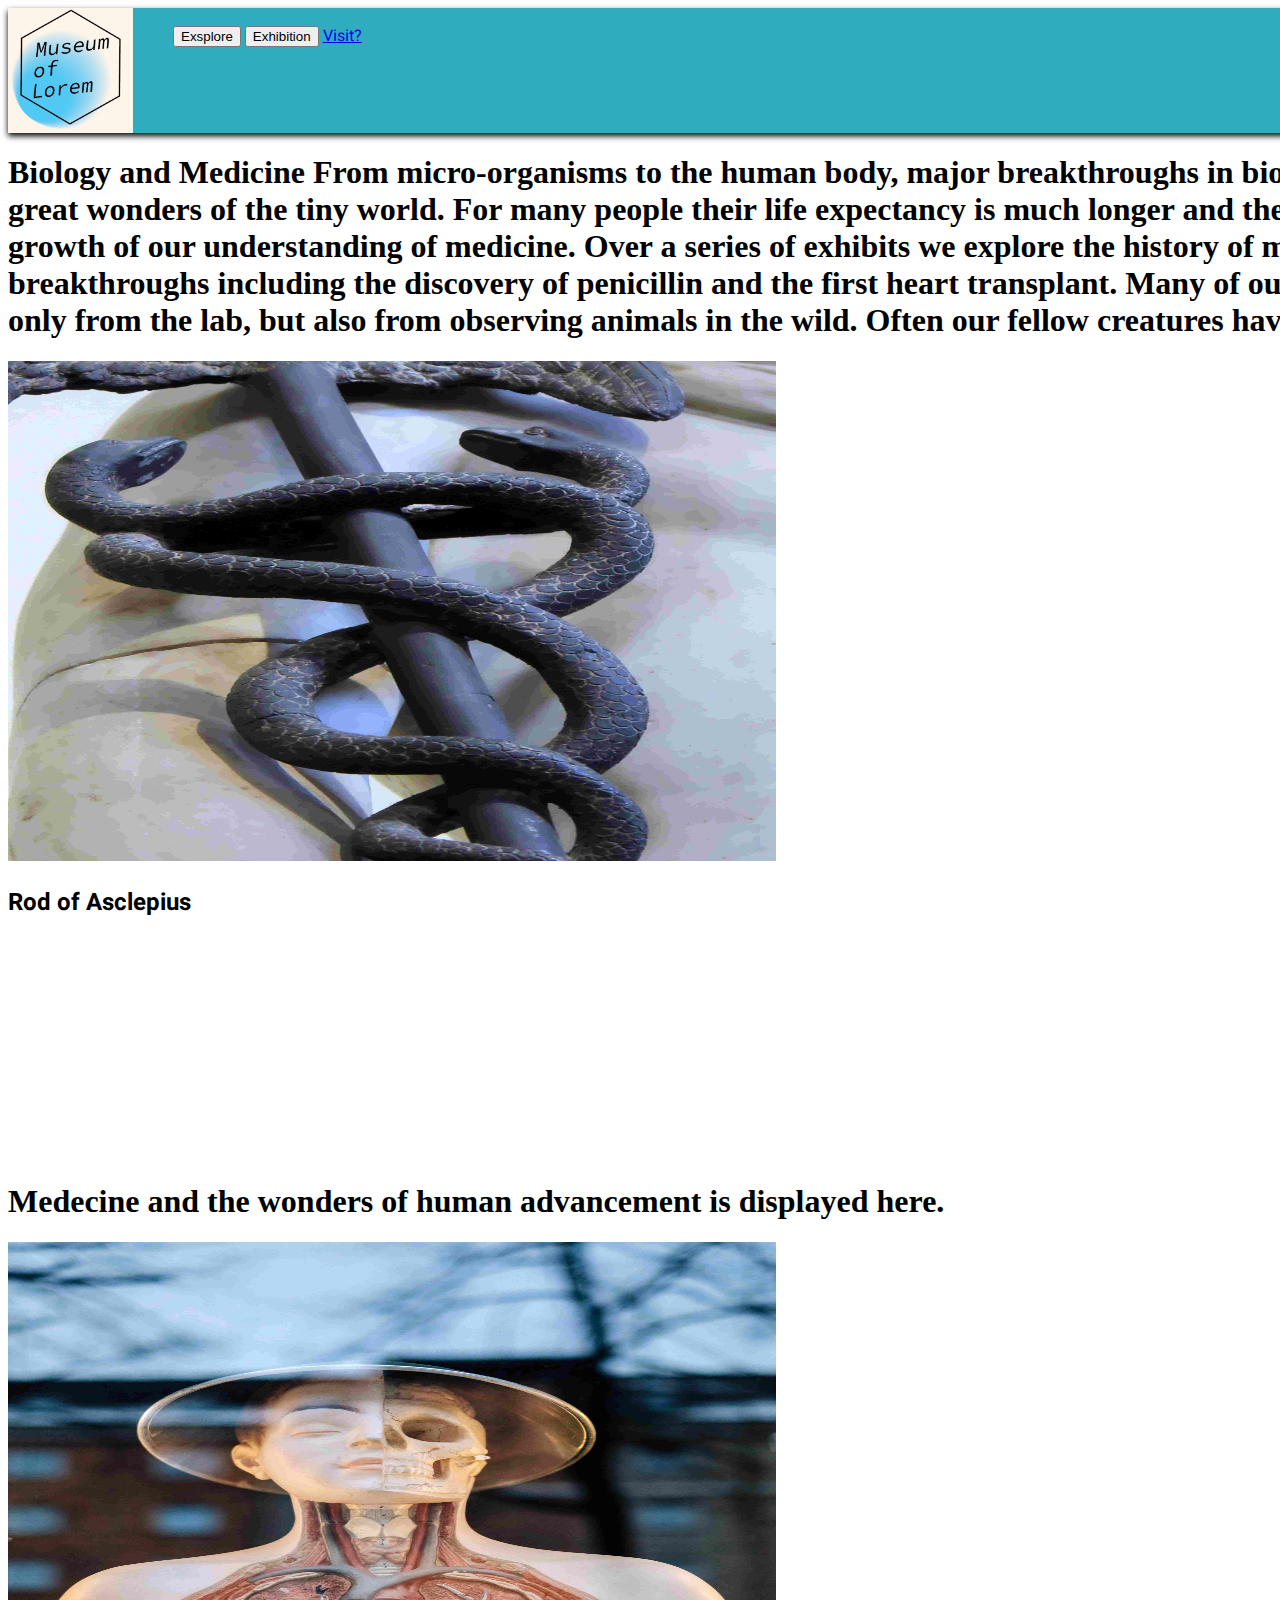
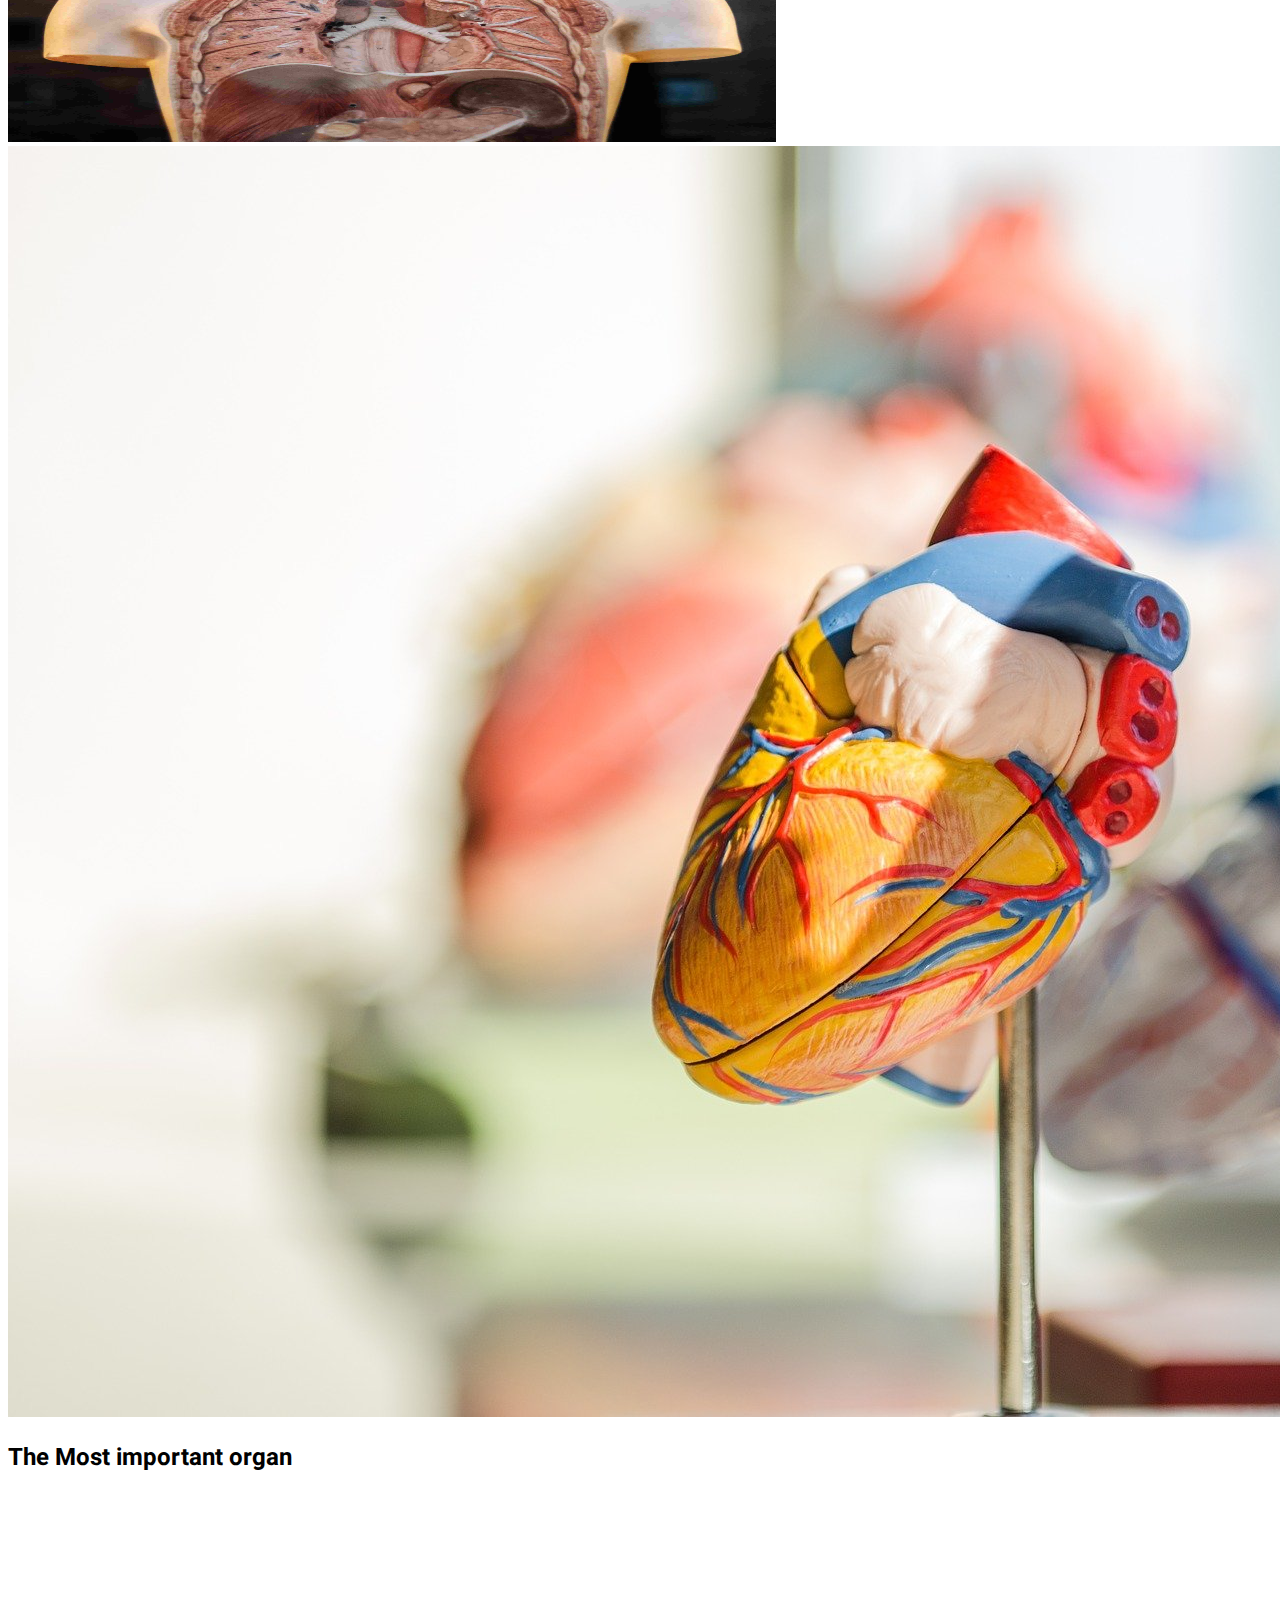
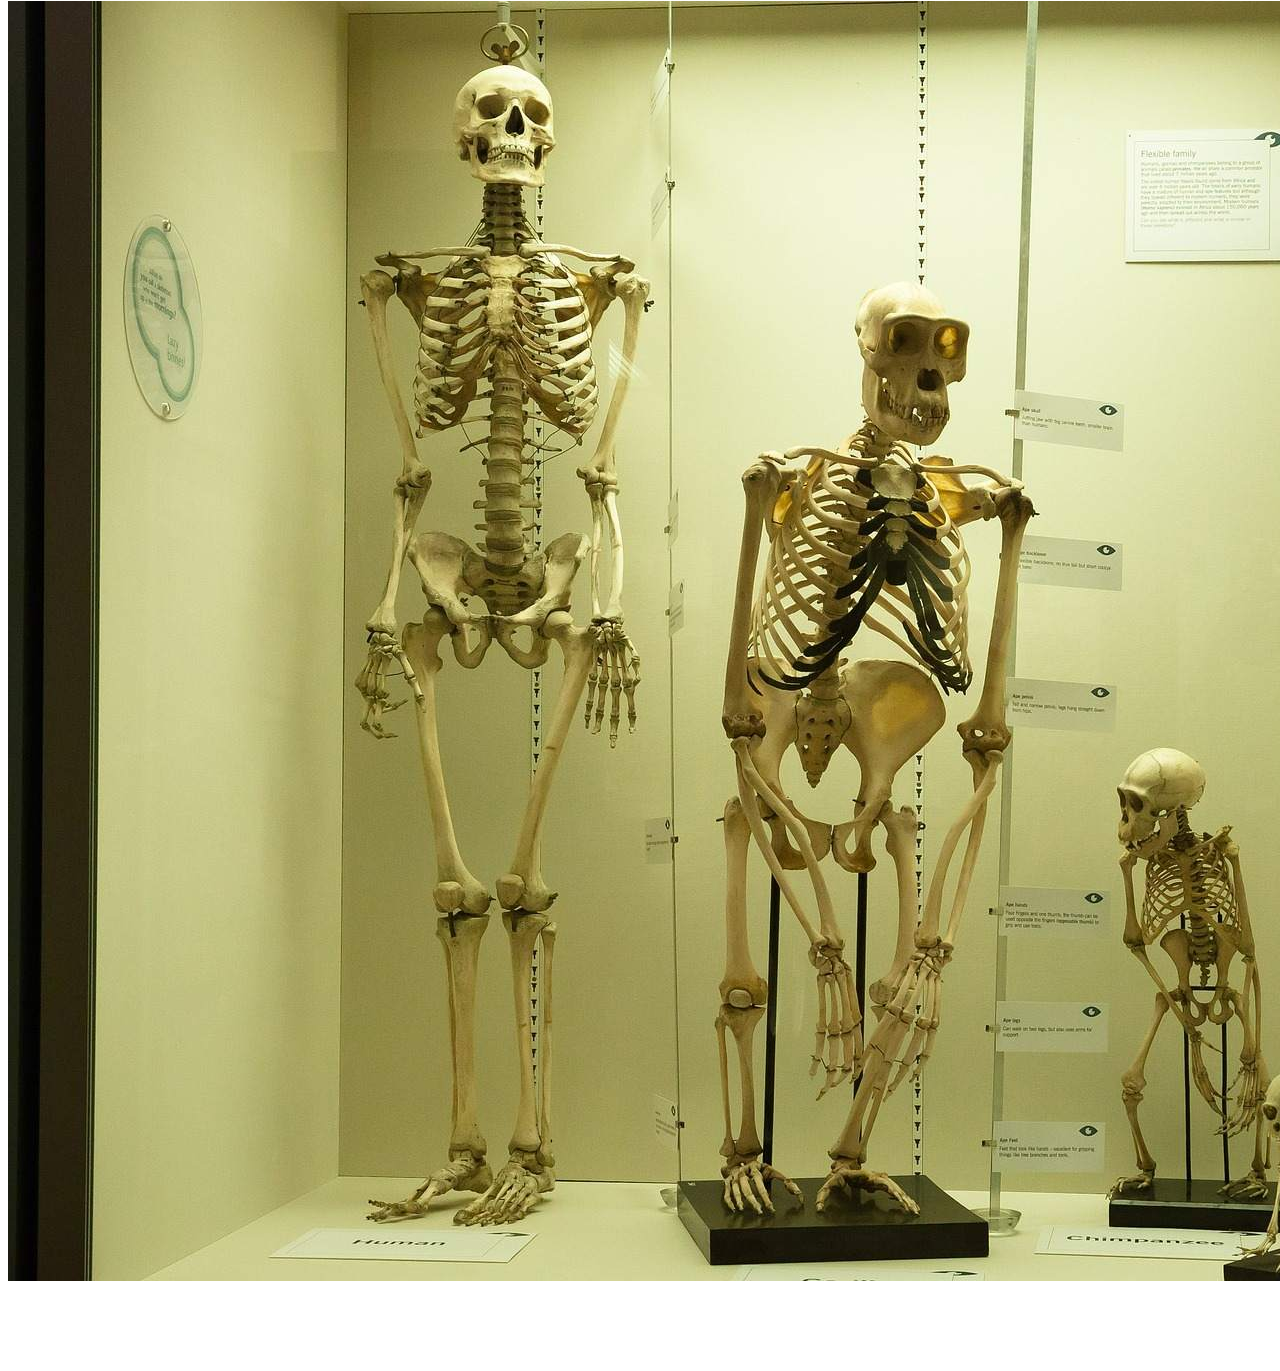
==== bio-meds.html @ 0f6a39bc "edited all pages" ====
<!DOCTYPE html>
<html lang="en">
  <head>
    <title>Museum of Ipsum</title>
    <meta charset="UTF-8" />
    <meta name="author" content="Dennis-Hass" />
    <meta name="description" content="Community Science Museum" />
    <meta name="viewport" content="width=device-width, initial-scale=1.0" />
    <link href="css/meds.css" rel="stylesheet" />
    <link rel="preconnect" href="https://fonts.gstatic.com" />
    <link
      href="https://fonts.googleapis.com/css2?family=Heebo&family=Nunito&display=swap"
      rel="stylesheet"
    />
  </head>
  <body class="grid-meds">
    <header>
      <a href="index.html"
        ><img class="logo" src="/images/logo museum.png" alt="logo"
      /></a>
      <nav>
        <ul>
          <div class="dropdown">
            <button class="dropbutton">Exsplore</button>
            <div class="dropdown-items">
              <a href="kids.html">For Kids</a>
              <a href="to-do.html">Parents</a>
              <a href="researcher.html">Researcher</a>
            </div>
          </div>
          <div class="dropdown">
            <button class="dropbutton">Exhibition</button>
            <div class="dropdown-items">
              <a href="cosmology.html">Cosmology</a>
              <a href="evolution.html">Evolution</a>
              <a href="bio-meds.html">Bio and Medecine</a>
              <a href="robots.html">Robots and AI</a>
              <a href="ecology.html">Ecology</a>
            </div>
          </div>
          <a href="hours-oph.html">Visit?</a>
        </ul>
      </nav>
    </header>
    <main>
      <h1>
        Biology and Medicine From micro-organisms to the human body, major
        breakthroughs in biology are offering us unique insights into the great
        wonders of the tiny world. For many people their life expectancy is much
        longer and their quality of life much improved, thanks to the growth of
        our understanding of medicine. Over a series of exhibits we explore the
        history of medicine and take a look at some major breakthroughs
        including the discovery of penicillin and the first heart transplant.
        Many of our great medicinal discoveries have come not only from the lab,
        but also from observing animals in the wild. Often our fellow creatures
        have beat us to it.
      </h1>
      <section>
        <img
          class="medecine-img"
          src="/images/anne-nygard-84Tjs0Epi8s-unsplash(1).jpg"
          alt="the symbol of medecine"
        />
        <h2>Rod of Asclepius</h2>
        <p>
          In Greek mythology, the Rod of Asclepius (Greek: Ράβδος του Ασκληπιού,
          Rábdos tou Asklipioú, sometimes also spelled Asklepios), also known as
          the Staff of Aesculapius and as the asklepian is a serpent-entwined
          rod wielded by the Greek god Asclepius, a deity associated with
          healing and medicine. The symbol has continued to be used in modern
          times, where it is associated with medicine and health care, yet
          frequently confused with the staff of the god Hermes, the caduceus.
          Theories have been proposed about the Greek origin of the symbol and
          its implications.<br />
        </p>
      </section>
      <h1>Medecine and the wonders of human advancement is displayed here.</h1>
      <a href="human.design.html"
        ><img
          class="medecine-img"
          src="/images/samuel-zeller-113381.jpg"
          alt=" the body in full view"
      /></a>
      <section>
        <img
          src="/images/heart-2607178_1920.jpg"
          alt="the wonders of the human heart"
        />
        <h2>The Most important organ</h2>
        <p>
          the heart is the engine of the body that makes all the blod in our
          system travel around in your body. Check out the detailed sientific
          wonders of the heart
        </p>
      </section>
      <img
        src="/images/skeleton-414543_1920.jpg"
        alt="the differents skeletons of nature"
      />
      <p>here you can see what the human body looks like</p>
    </main>
  </body>
</html>
---- css/meds.css ----
@import "style.css";

.grid-meds {
  display: grid;
  grid-template-columns: auto;
  grid-template-rows: auto;
  grid-template-areas:
    "header header header header"
    ". . intro ."
    "main main main main"
    "footer footer footer footer";
}

.medecine-img {
  height: 500px;
  width: 40%;
  grid-area: intro;
  background-color: #ff00004f;
}
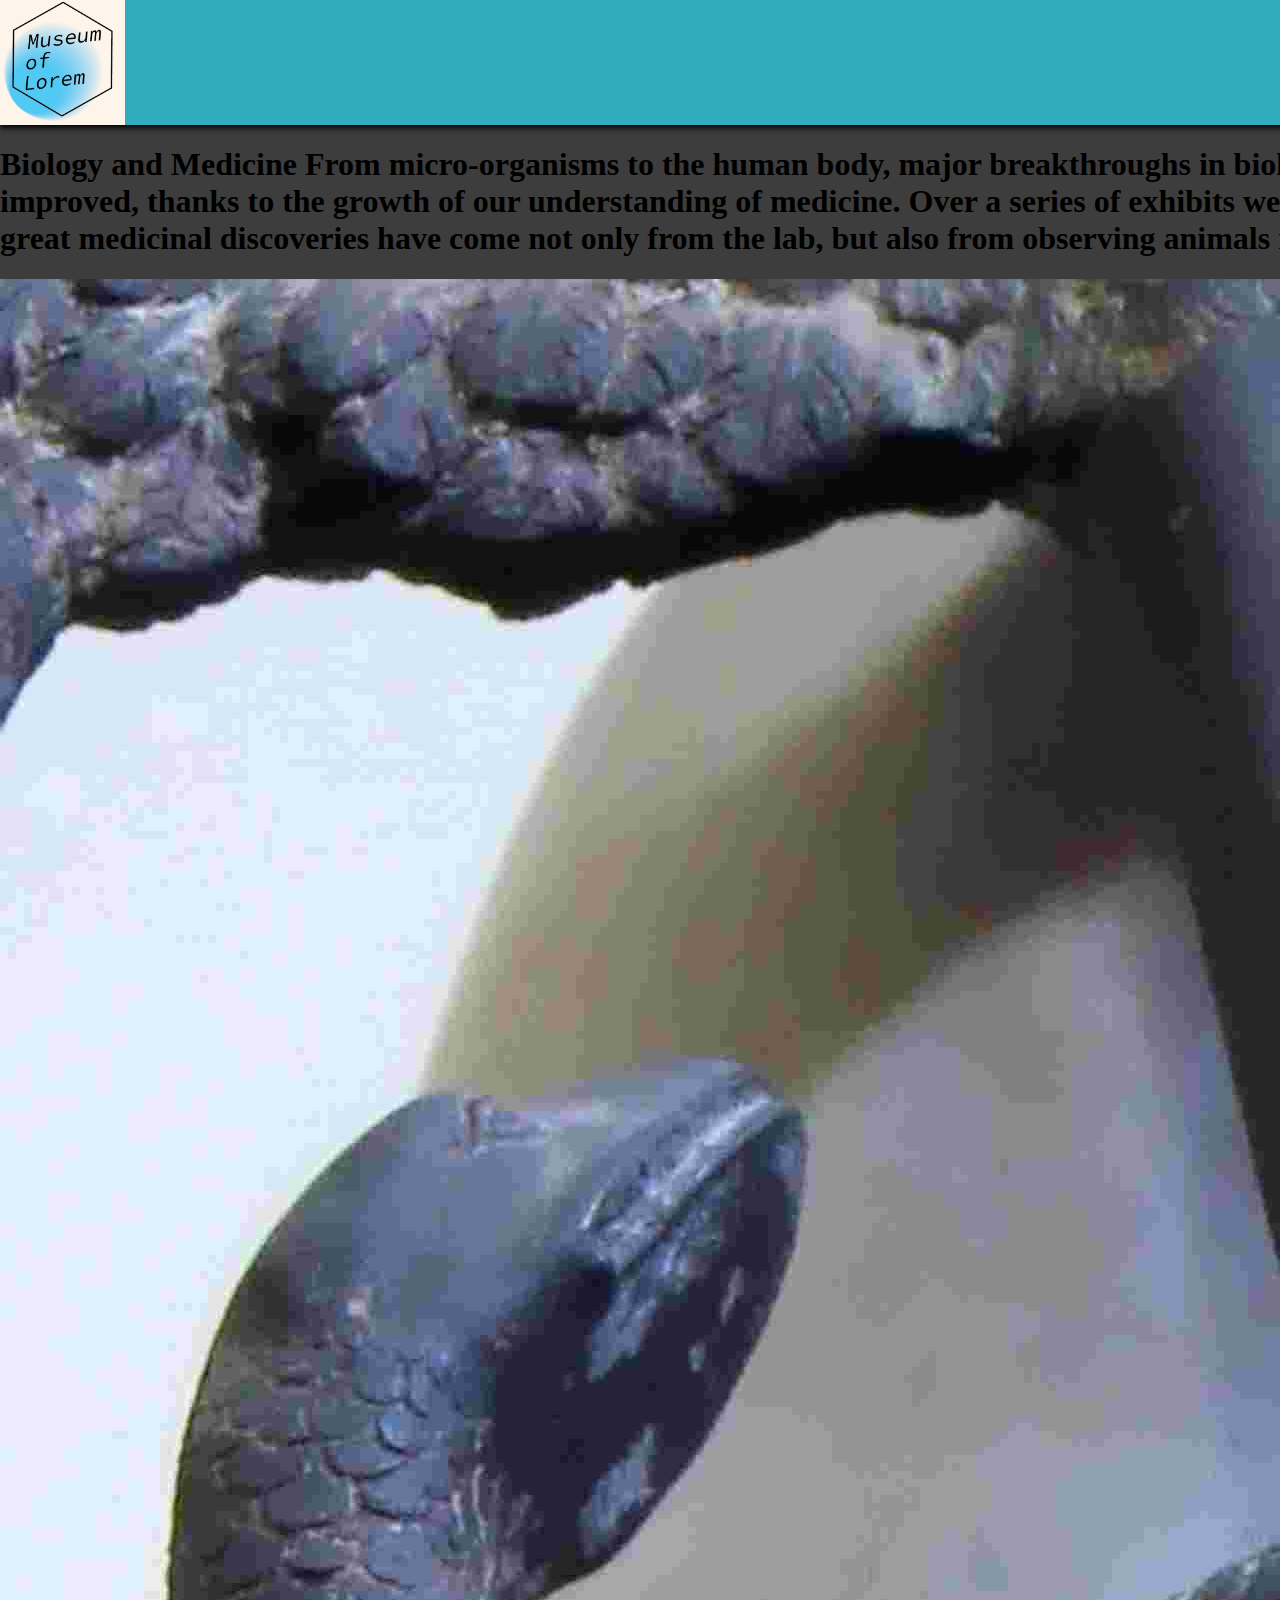
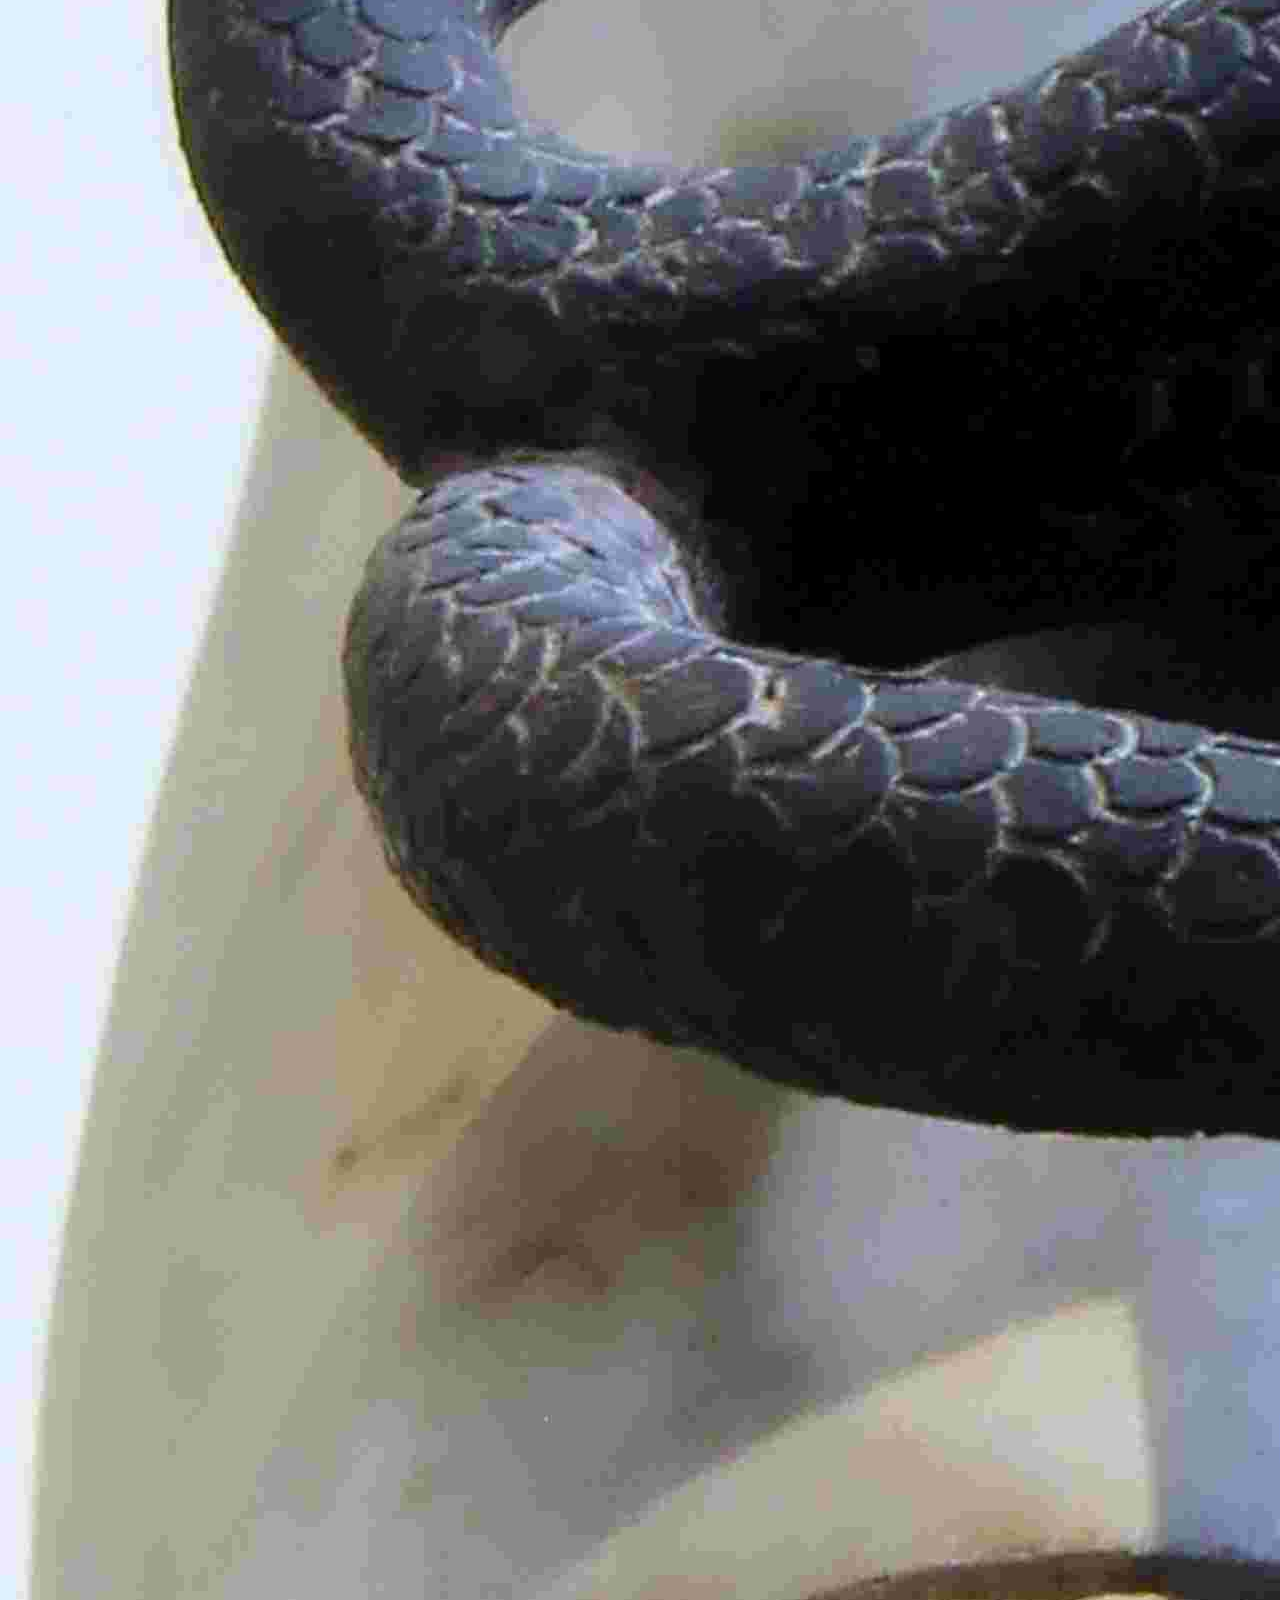
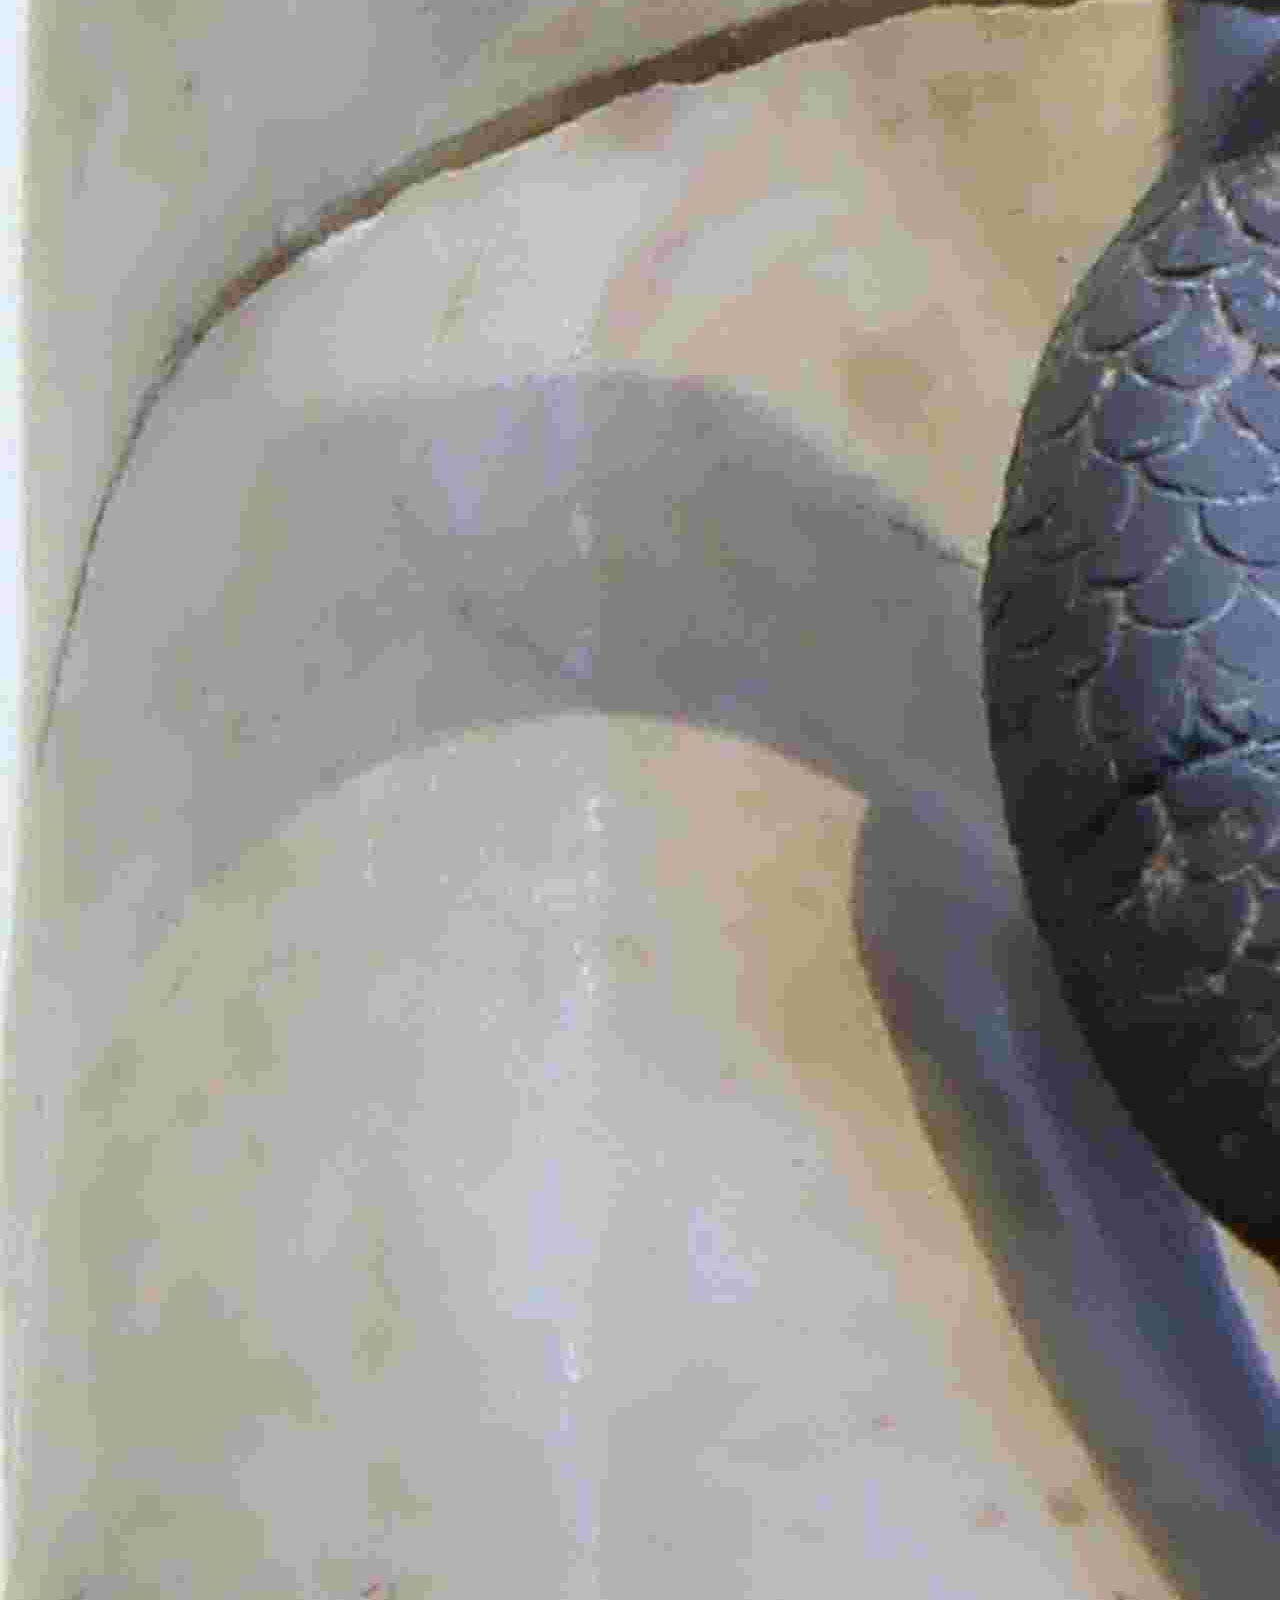
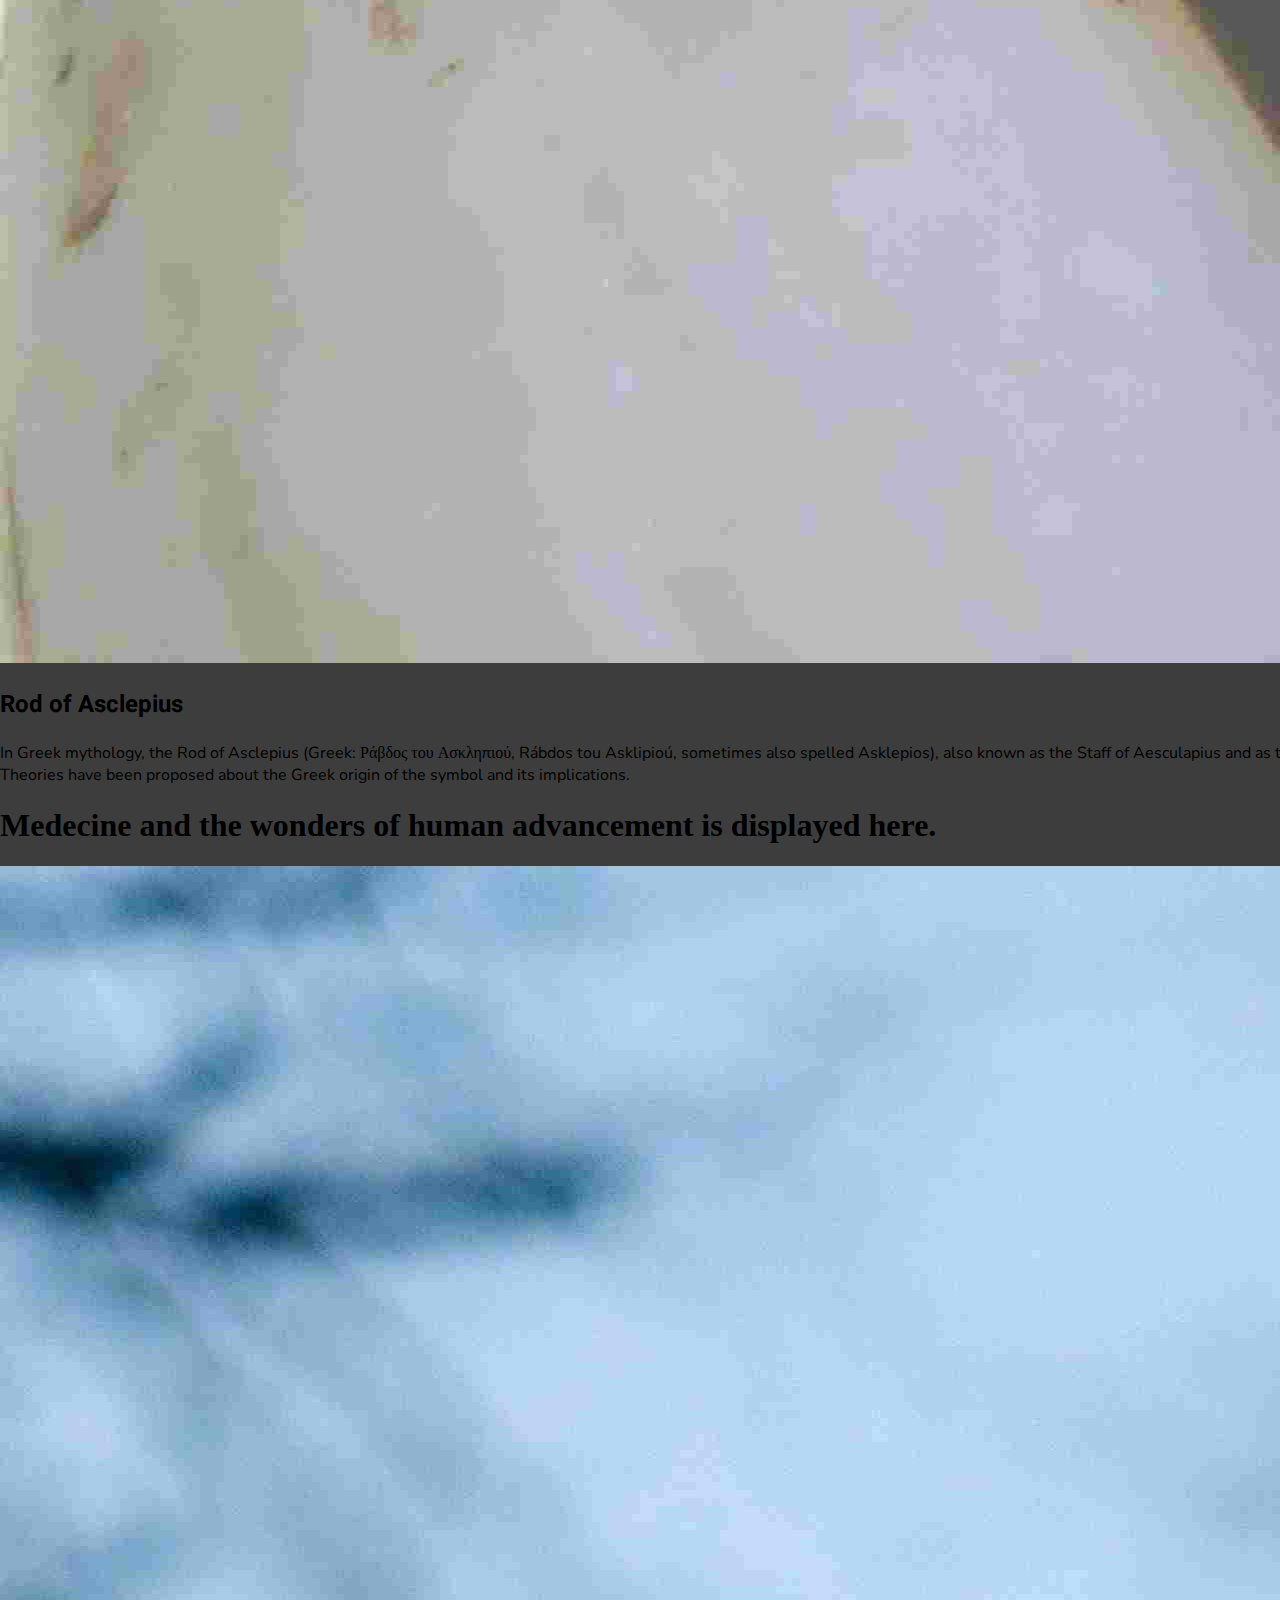
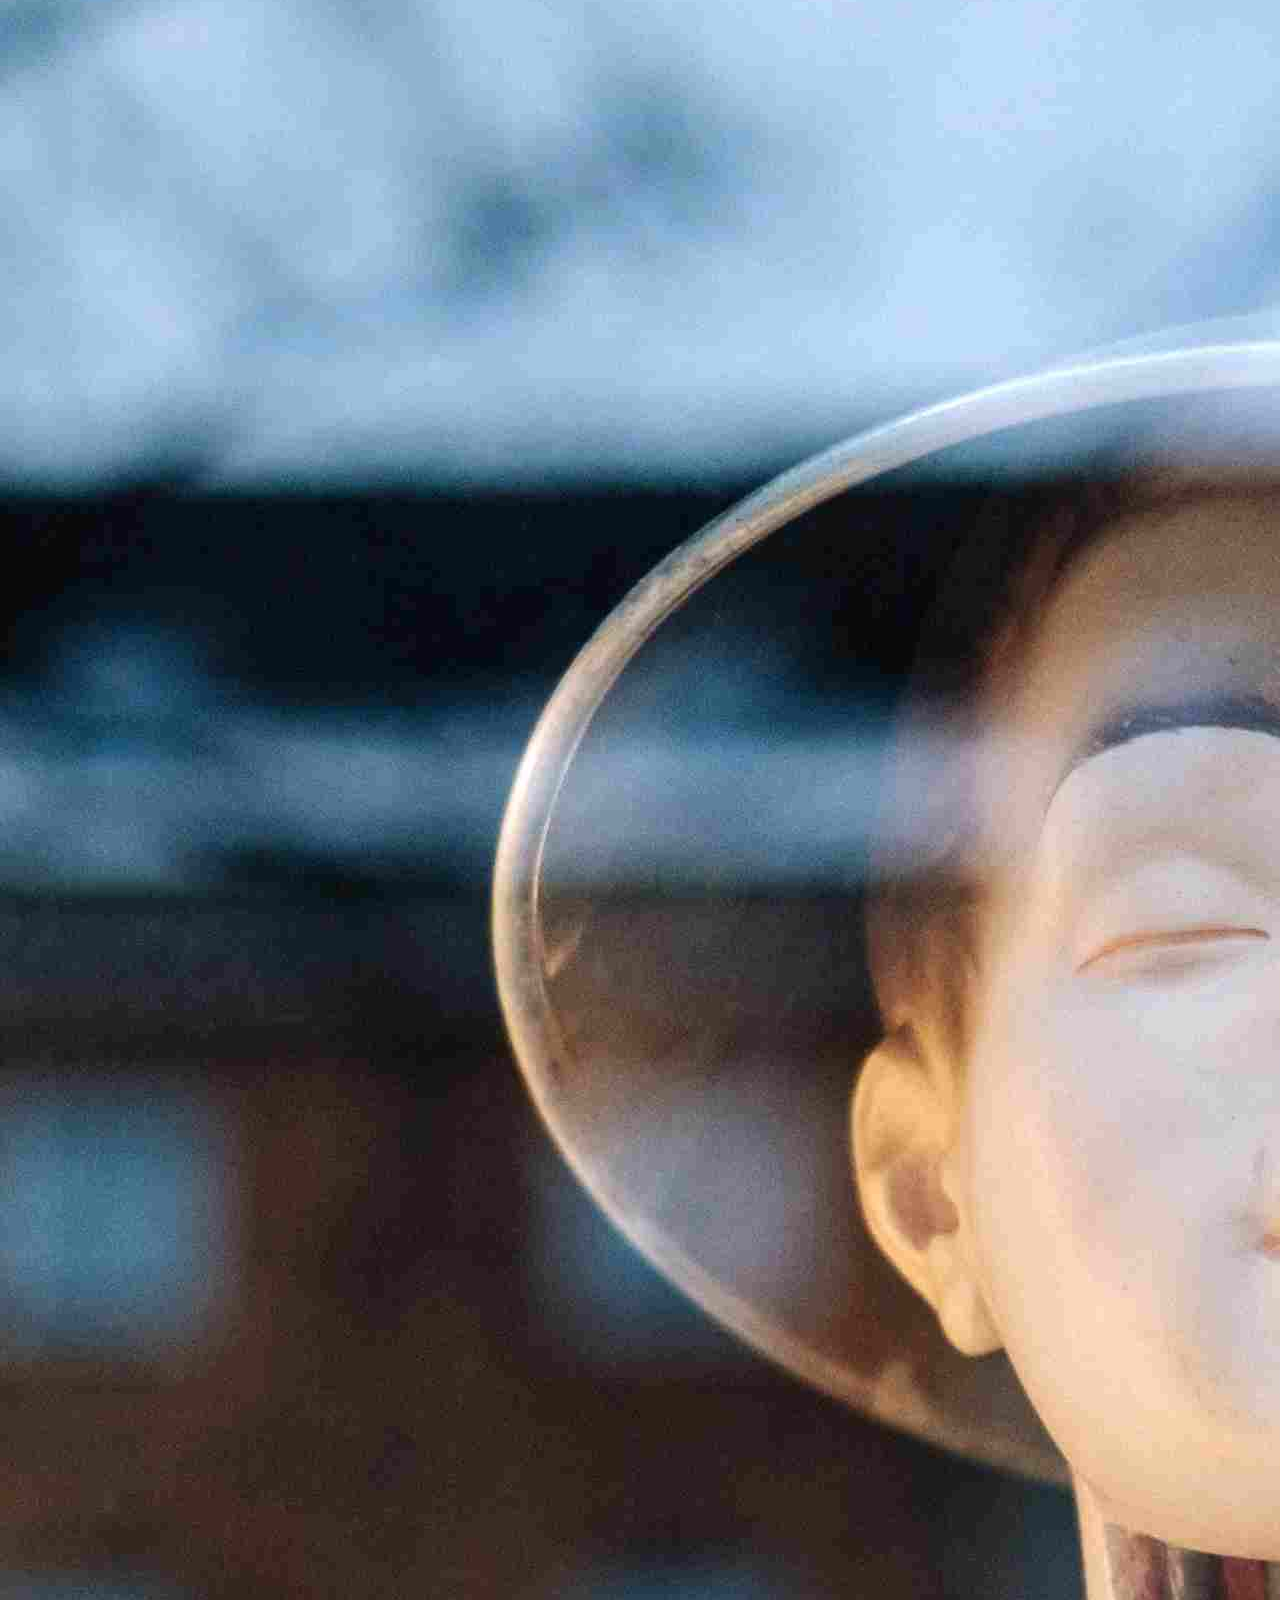
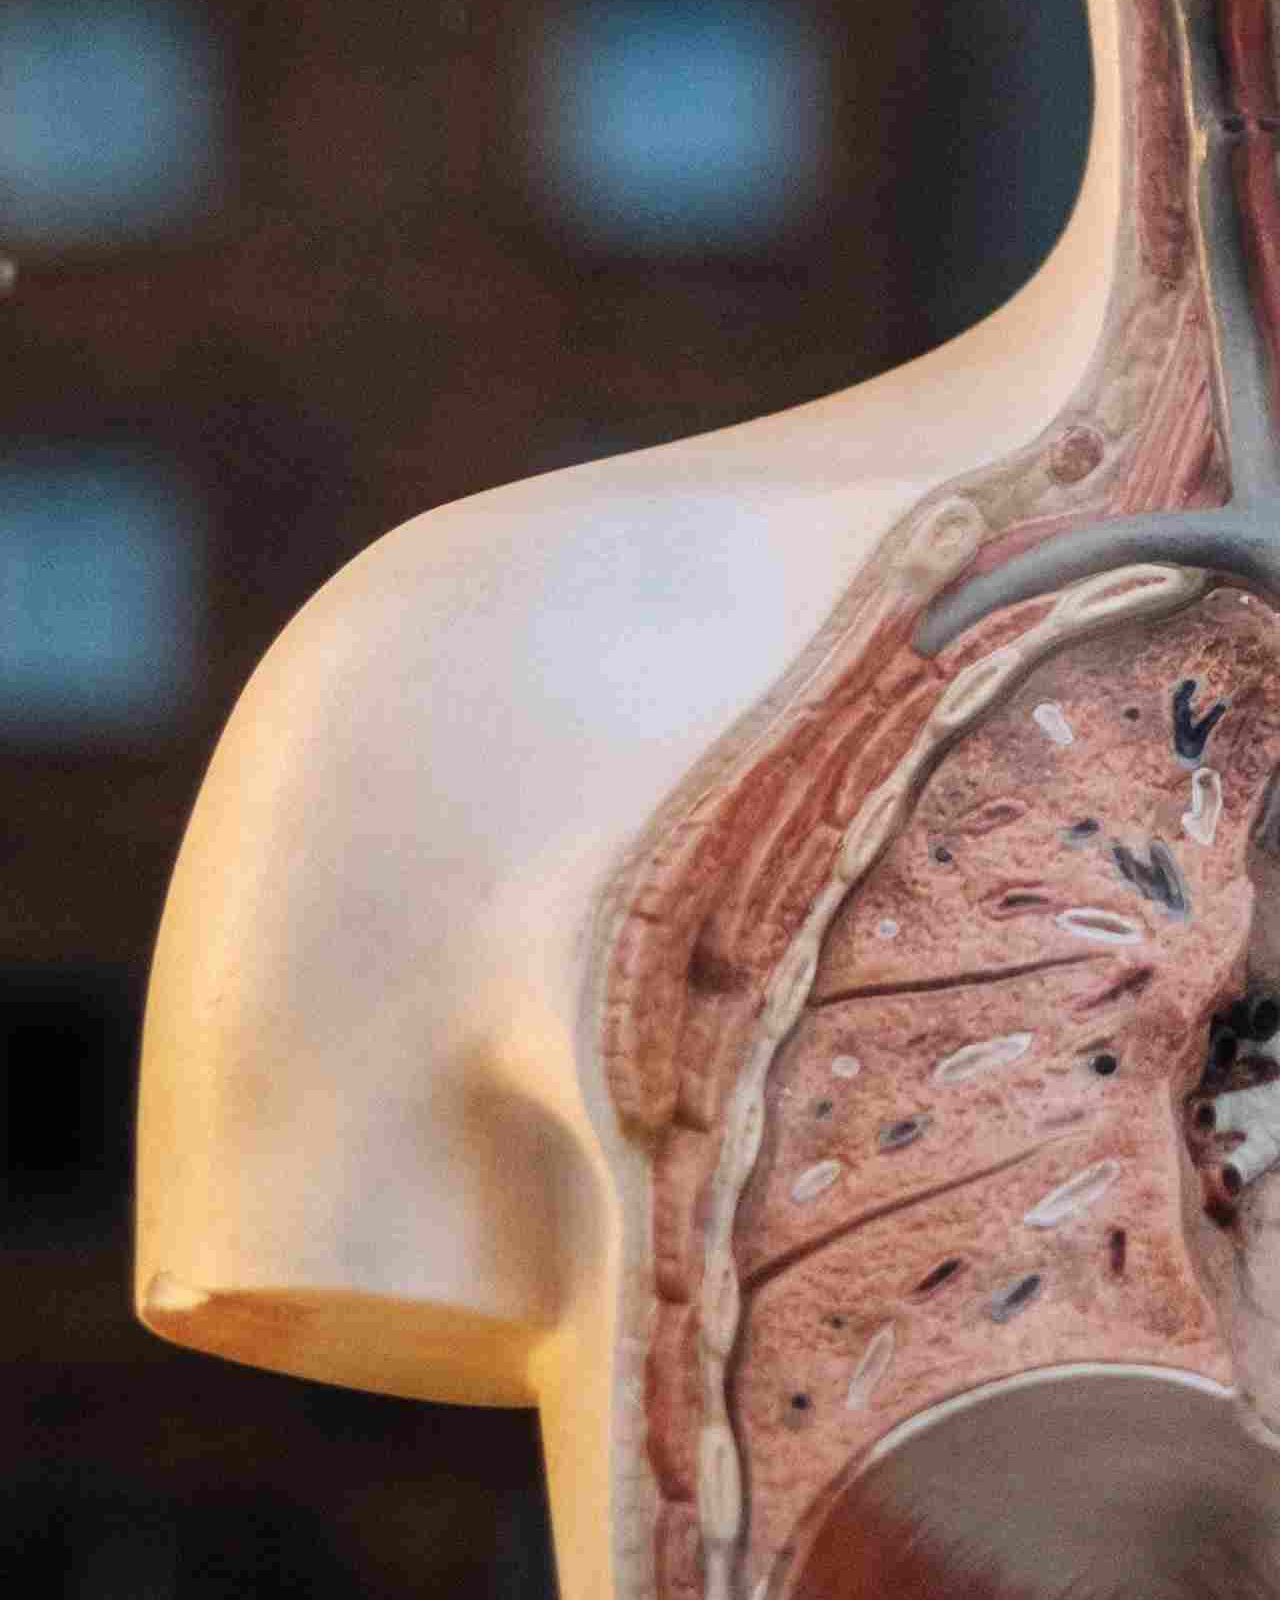
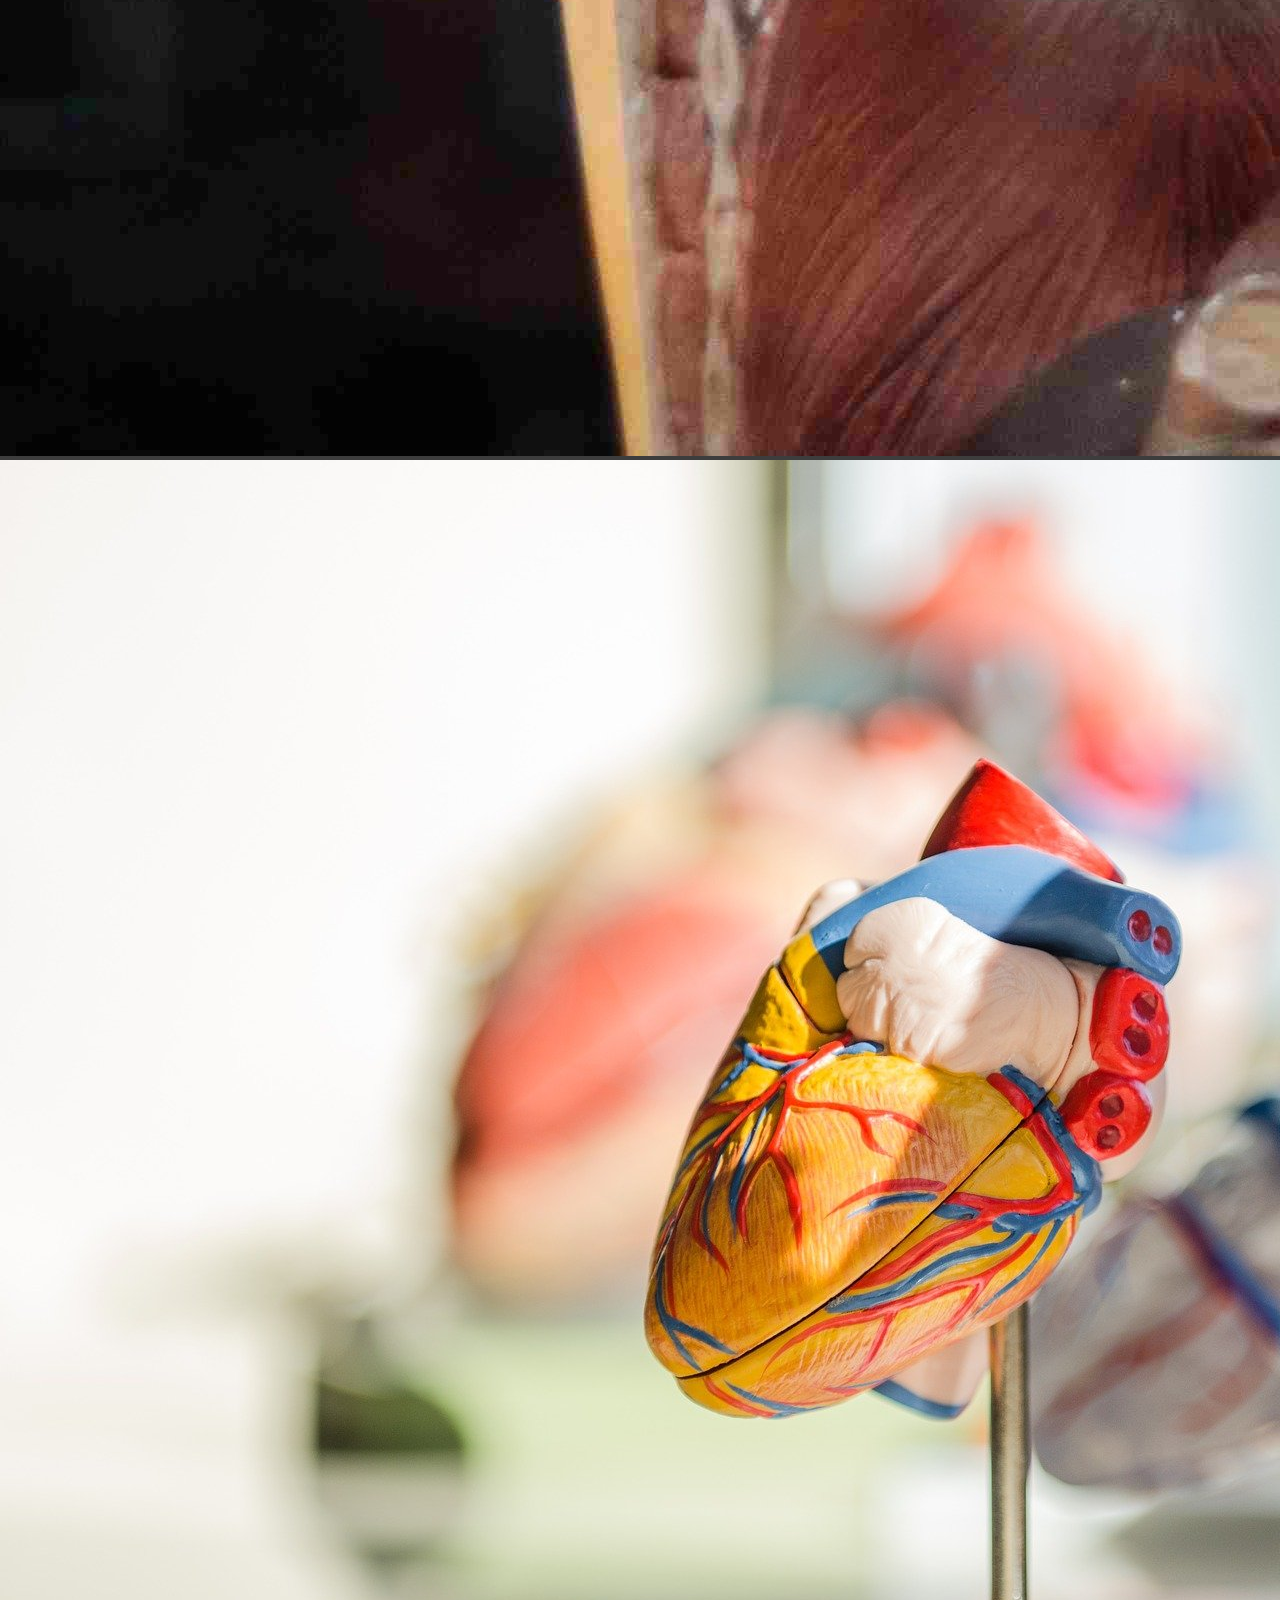
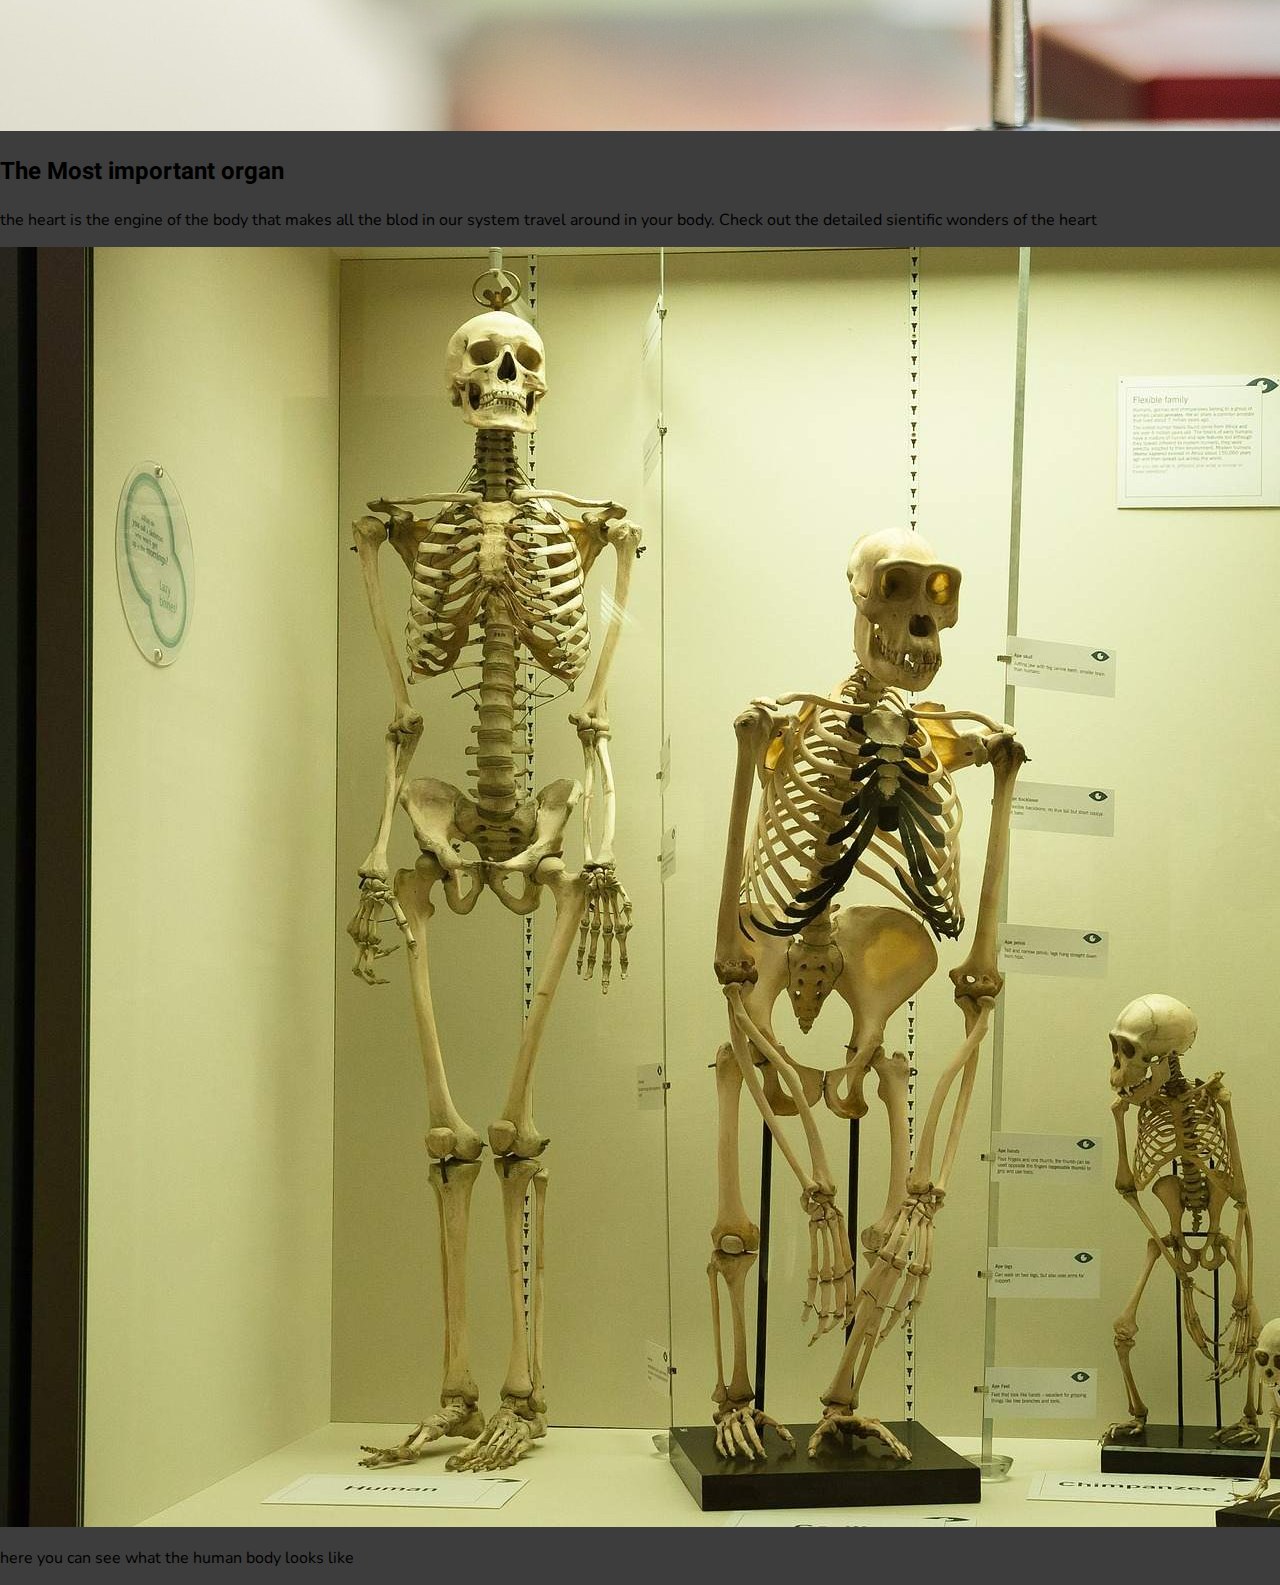
==== commit 5539d0ec: "did stuff" ====
--- a/bio-meds.html
+++ b/bio-meds.html
@@ -6,39 +6,41 @@
     <meta name="author" content="Dennis-Hass" />
     <meta name="description" content="Community Science Museum" />
     <meta name="viewport" content="width=device-width, initial-scale=1.0" />
-    <link href="css/meds.css" rel="stylesheet" />
+    <link href="css/style.css" rel="stylesheet" />
     <link rel="preconnect" href="https://fonts.gstatic.com" />
     <link
-      href="https://fonts.googleapis.com/css2?family=Heebo&family=Nunito&display=swap"
+      href="https://fonts.googleapis.com/css2?family=Barlow+Semi+Condensed:wght@500&family=Heebo:wght@500&family=Nunito:wght@600&display=swap"
       rel="stylesheet"
     />
   </head>
-  <body class="grid-meds">
+  <body class="grid-fp body-hp">
     <header>
       <a href="index.html"
         ><img class="logo" src="/images/logo museum.png" alt="logo"
       /></a>
       <nav>
         <ul>
-          <div class="dropdown">
-            <button class="dropbutton">Exsplore</button>
+          <li class="dropdown">
+            <button class="dropdb">Exsplore</button>
+            <div class="overlay"></div>
             <div class="dropdown-items">
               <a href="kids.html">For Kids</a>
               <a href="to-do.html">Parents</a>
               <a href="researcher.html">Researcher</a>
-            </div>
-          </div>
-          <div class="dropdown">
-            <button class="dropbutton">Exhibition</button>
+            </li>
+          
+          <li class="dropdown">
+            <button class="dropdb">Exhibition</button>
             <div class="dropdown-items">
               <a href="cosmology.html">Cosmology</a>
               <a href="evolution.html">Evolution</a>
               <a href="bio-meds.html">Bio and Medecine</a>
               <a href="robots.html">Robots and AI</a>
               <a href="ecology.html">Ecology</a>
-            </div>
-          </div>
-          <a href="hours-oph.html">Visit?</a>
+            </li>
+          <li class="dropdown">
+          <a class="dropdb"  href="hours-oph.html">Visit?</a>
+        </li>
         </ul>
       </nav>
     </header>
--- a/css/style.css
+++ b/css/style.css
@@ -0,0 +1,392 @@
+@font-face {
+  font-family: "Nunito";
+  font-style: normal;
+  font-weight: 600;
+  font-display: swap;
+  src: url(https://fonts.gstatic.com/s/nunito/v16/XRXV3I6Li01BKofIOOaBXso.woff2)
+    format("woff2");
+}
+@font-face {
+  font-family: "Heebo";
+  font-style: normal;
+  font-weight: 500;
+  font-display: swap;
+  src: url(https://fonts.gstatic.com/s/heebo/v10/NGSpv5_NC0k9P_v6ZUCbLRAHxK1EiSysd0mm_00.woff2)
+    format("woff2");
+}
+@font-face {
+  font-family: "Barlow Semi Condensed";
+  font-style: normal;
+  font-weight: 500;
+  font-display: swap;
+  src: url(https://fonts.gstatic.com/s/barlowsemicondensed/v6/wlpigxjLBV1hqnzfr-F8sEYMB0Yybp0mudRfi6m_CWslu50.woff2)
+    format("woff2");
+}
+
+@font-face {
+  font-family: 'Audiowide';
+  font-style: normal;
+  font-weight: 400;
+  font-display: swap;  src: url(https://fonts.gstatic.com/s/audiowide/v9/l7gdbjpo0cum0ckerWCdmA_OIxo.woff2) format('woff2');}
+
+
+html{
+  max-width: 1900px;
+  overflow-x: hidden;
+  
+}
+.body-hp{
+  background-color: #000000c2;
+}
+:root {
+  --main-text: "Heebo";
+  --small-text: "Nunito";
+  --babyblue: #2fadbe;
+  --menu-green: #26bf6d;
+  --flex: flex: 1
+}
+
+
+h2 {
+  font-family: var(--main-text);
+}
+
+p {
+font-family: var(--small-text);
+}
+
+.grid-fp {
+  display: grid;
+  grid-template-columns: auto;
+  grid-template-rows: auto;
+  grid-template-areas: 
+  "header header header header"
+  "intro intro intro intro"
+  "main main main main"
+  "footer footer footer footer"
+  ;
+  margin: auto;
+  
+}
+.grid-a1 {
+ grid-area: main;
+  margin-top: 38px;
+ 
+  padding-top: 15px;
+  
+  
+}
+.grid-a1 p{
+  width:500px;
+  position: relative;
+  left: 550px;
+ 
+}
+
+.grid-a2{
+ grid-area: footer;
+ display: flex;
+ gap: 100px;
+ margin-top: 100px;
+margin-left: 100px;
+}
+
+
+header {
+  grid-area: header;
+  height: 125px;
+  width: 100%;
+  background-color: #2fadbe;
+  display: flex;
+  box-shadow: 0px 3px 6px 0px black;
+  z-index: 2;
+  justify-content: space-between;
+  
+}
+
+
+ul{
+  display: flex;
+  height: 108px;
+  width: 530px;
+  gap: 70px;
+}
+
+
+
+
+
+.logo {
+  display: inline-block;
+  height: 125px;
+  width: 125px;
+}
+.bg-intro{
+  background-image: url(/images/anthony-delanoix-ae1zKHoreQ8-unsplash.jpg);
+  background-repeat: no-repeat;
+  background-size: cover;
+  background-position: 50%;
+  height: 900px;
+  filter: brightness(50%);
+}
+
+
+.dropdb {
+  background-color: #2fadbe;
+  color: white;
+  padding: 0px 16px;
+  font-size: 20px;
+  border: none;
+  font-family: "Heebo", sans-serif;
+  border-radius: 20px;
+  height: 100px;
+
+}
+
+.dropdown {
+  position: relative;
+  display: inline-block;
+  border-radius: 15px;
+  align-self: center;
+}
+
+.dropdown-items {
+  display: none;
+  position: absolute;
+  background-color: #f1f1f1;
+  min-width: 160px;
+  box-shadow: 0px 10px 20px 0px rgba(0, 0, 0, 0.2);
+  z-index: 1;
+  border-radius: 10px;  
+}
+
+.dropdown-items a {
+  color: black;
+  padding: 12px 16px;
+  text-decoration: none;
+  display: block;
+}
+
+.dropdown-items a:hover {
+  background-color: rgb(139, 134, 134);
+}
+
+.dropdown:hover .dropdown-items {
+  display: block;
+}
+
+.dropdown:hover .dropdb {
+ 
+  background-color: #26bf6d;
+  box-sizing: border-box;
+  width: 100%;
+
+
+}
+
+.overlay{
+  content: "";
+position: absolute;
+bottom: 100%;
+left: 0;
+right: 0;
+transition: ease .2s;
+overflow: hidden;
+background-color: var(--menu-green);
+height: 0;
+width: 100%;
+}
+
+.overlay:hover{
+  bottom:0;
+  height: 100%;
+}
+
+
+
+
+.welcome {
+  
+  grid-area: intro;
+  text-align: center;
+  font-family: "Nunito", sans-serif;
+}
+.intro-txt{
+  width: 100%;
+  margin: auto;
+  color: rgb(235, 154, 32);
+  
+}
+.intro-pos{
+  position: relative;
+  z-index: 1;
+  text-align: center;
+  font-size: 3em;
+  font-family: var(--main-text);
+  grid-area: intro;
+  top: 250px;
+}
+
+
+
+
+.fp-img {
+  height: 500px;
+  width: 450px;
+  border: solid white 20px;
+}
+p1{
+  color: #f1f1f1;
+}
+
+.grid-a1-img{
+  width: 500px;
+  height: 500px;
+  flex: 50%;
+  margin-right: 300px;
+  margin-top: 90px
+
+}
+
+.txt-fp {
+  margin: auto;
+  width: 85%;
+  padding: 85px;
+  color: white;
+  border: solid;
+  text-align: center;
+}
+
+.container {
+  position: relative;
+}
+.txt-ff {
+  color: white;
+  text-decoration: bold;
+  position: absolute;
+  top: 160px;
+  left: 550px;
+  z-index: 2;
+}
+.fun-fact {
+  text-align: center;
+  position: absolute;
+  top: 100px;
+  left: 500px;
+  width: 200px;
+  height: 200px;
+  display: block;
+  background: red;
+  border-radius: 100%;
+  z-index: 1;
+  color:white;
+}
+.fun-fact-1 {
+  top: 110px;
+  left: 480px;
+  position: absolute;
+  width: 100px;
+  height: 100px;
+  display: block;
+  background: green;
+  border-radius: 100%;
+  z-index: 0;
+}
+.fun-fact-2 {
+  left: 600px;
+  top: 100px;
+  position: absolute;
+  width: 100px;
+  height: 100px;
+  display: block;
+  background: purple;
+  border-radius: 100%;
+  z-index: 0;
+}
+.fun-fact-3 {
+  top: 220px;
+  left: 500px;
+  position: absolute;
+  width: 100px;
+  height: 100px;
+  display: block;
+  background: blue;
+  border-radius: 100%;
+  z-index: 0;
+}
+.fun-fact-4 {
+  left: 620px;
+  top: 220px;
+  position: absolute;
+  width: 100px;
+  height: 100px;
+  display: block;
+  background: yellow;
+  border-radius: 100%;
+  z-index: 0;
+}
+
+.fact{
+  display:none;
+}
+.fun-fact:hover >  .fact{
+  display: block;
+  rotate: 180deg;
+  padding: 100px;
+
+}
+.fun-fact:hover{
+  width: 600px;
+  height: 300px;
+  transition: ease-out 1s;
+  transform: rotate(180deg);
+  z-index: 2;
+  border-radius: 0%;
+display:block;
+  color:white;
+}
+
+
+.test-nav{
+  position: relative;
+  display: flex;
+  gap: 100px;
+  z-index: 1;
+  
+}
+
+
+.s-nav{
+  display: grid;
+grid-area: intro;
+margin-top: 500px;
+margin-left: 150px;
+  position: relative;
+  border-radius: 15px;
+  align-self: center;
+}
+
+
+.test-nav a{
+  color: white;
+  font-size: 25px;
+  background-color: #eb9a20;
+  align-self: center;
+  padding: 10px;
+  width: 200px;
+  text-align: center;
+  text-decoration: none;
+
+}
+
+.test-nav a:hover{
+  background-color: black;
+  color: #eb9a20;
+
+}
+
+@media screen and (min-width: 300px) and (max-width: 600px) {
+}
+
+@media screen and (min-width: 900px) {
+}
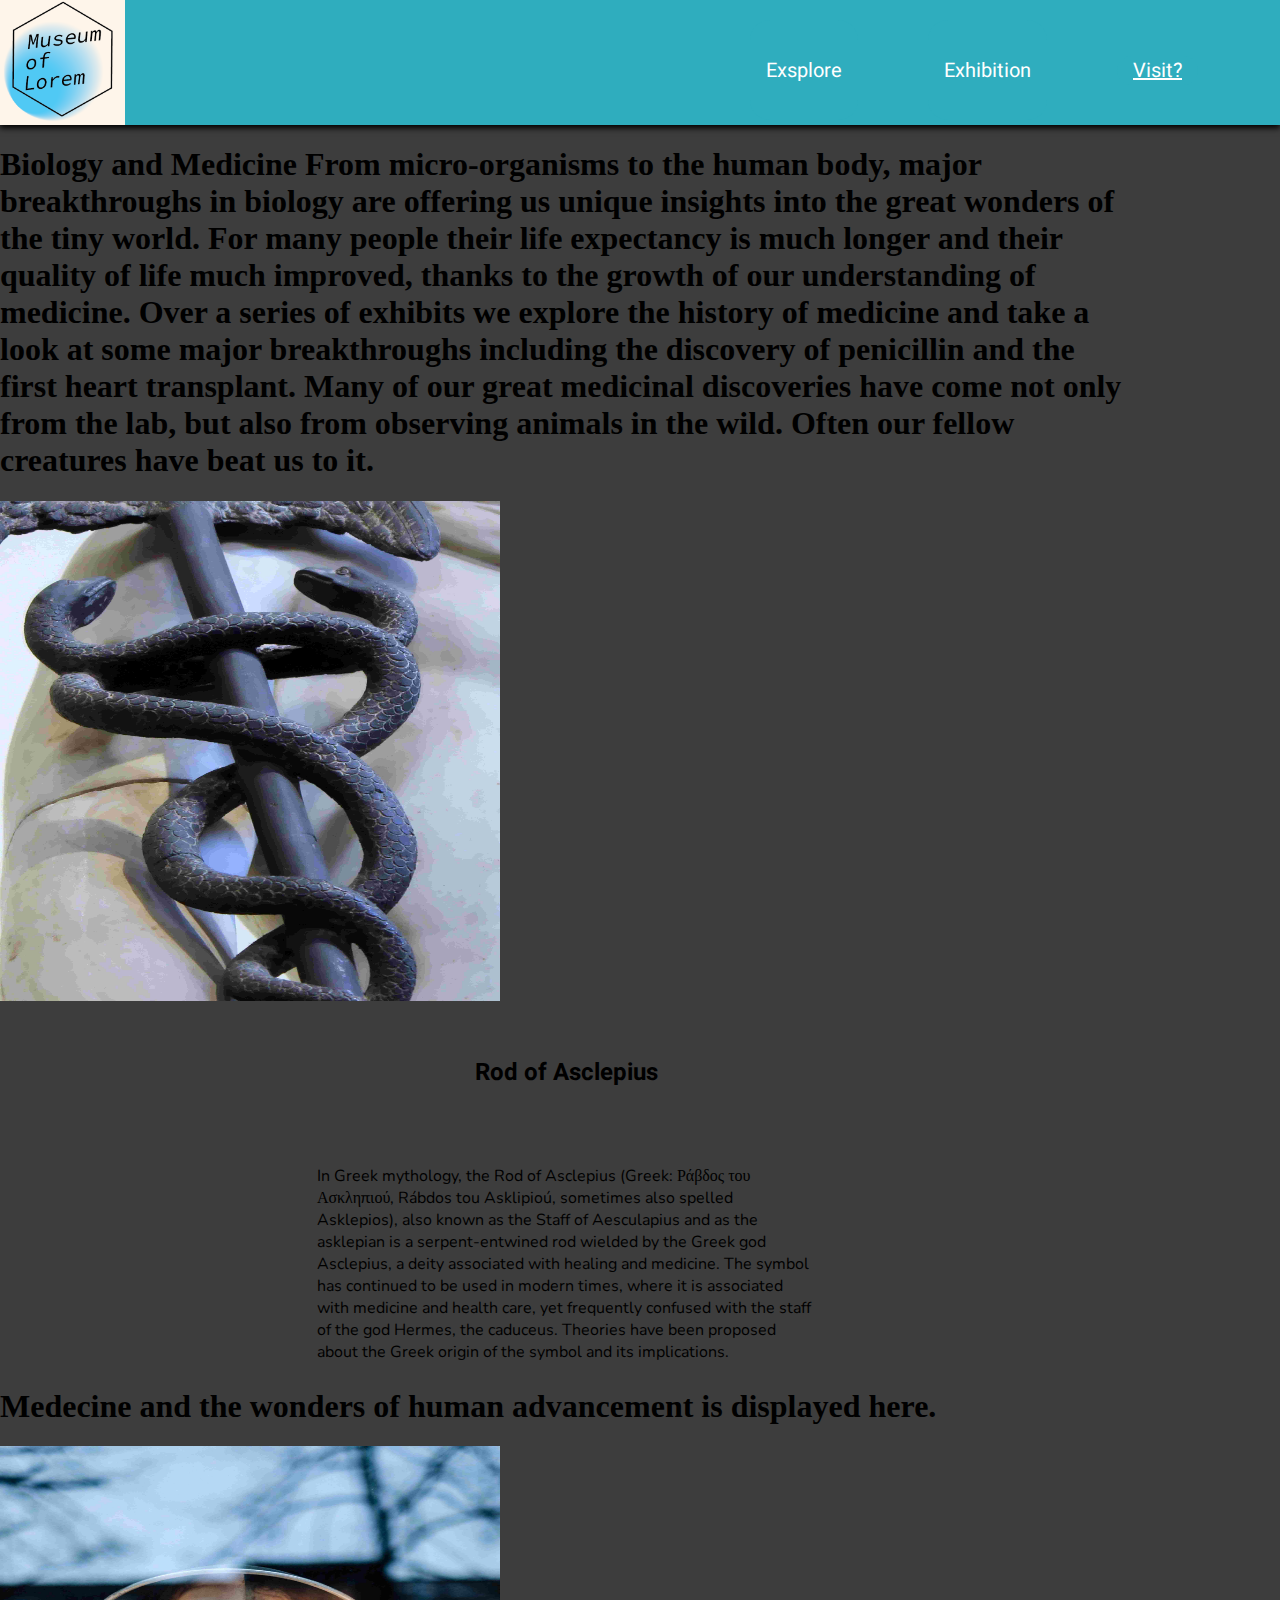
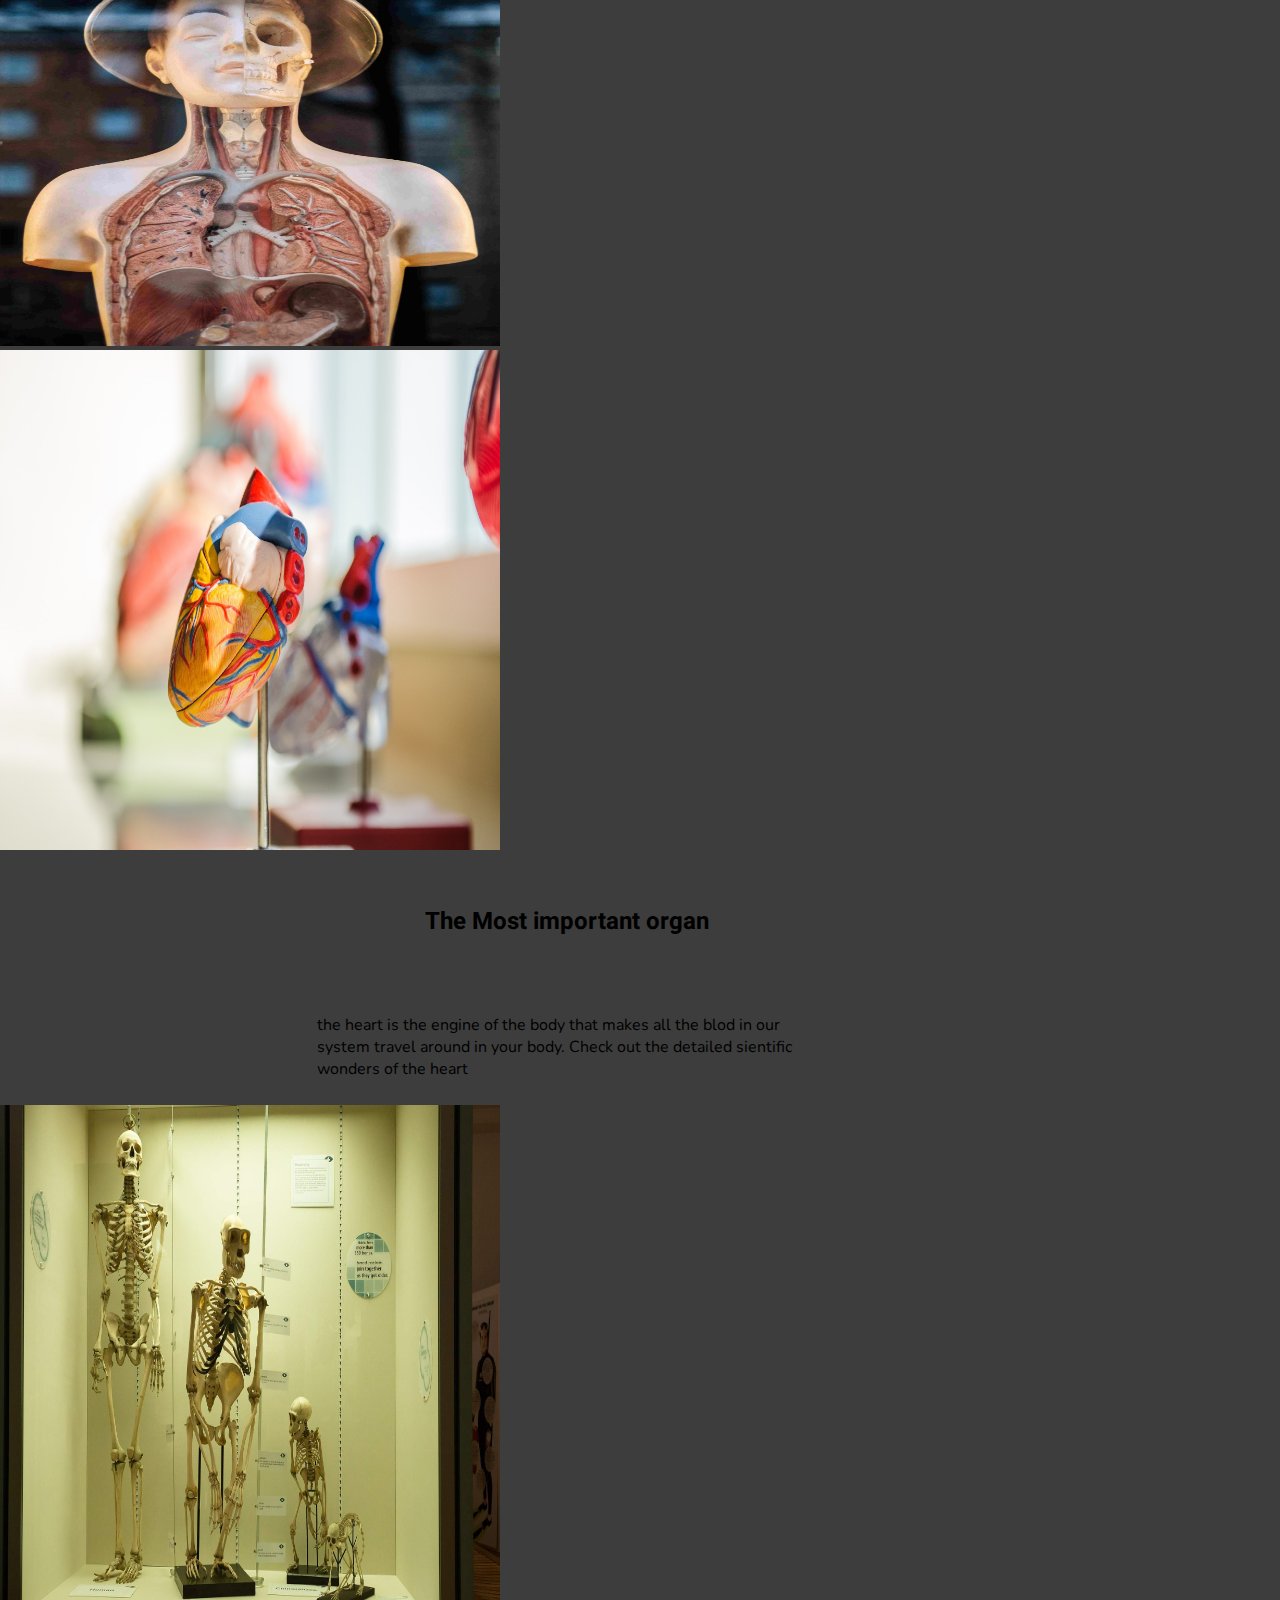
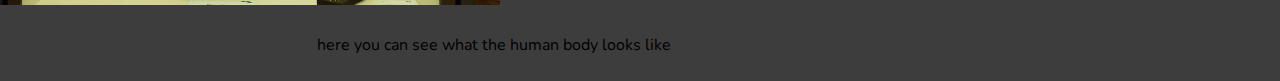
==== commit a1e4f24d: "sett up all files" ====
--- a/bio-meds.html
+++ b/bio-meds.html
@@ -4,9 +4,10 @@
     <title>Museum of Ipsum</title>
     <meta charset="UTF-8" />
     <meta name="author" content="Dennis-Hass" />
-    <meta name="description" content="Community Science Museum" />
+    <meta name="description" content="Bip-and-Med section" />
     <meta name="viewport" content="width=device-width, initial-scale=1.0" />
     <link href="css/style.css" rel="stylesheet" />
+    <link rel="stylesheet" href="css/meds.css">
     <link rel="preconnect" href="https://fonts.gstatic.com" />
     <link
       href="https://fonts.googleapis.com/css2?family=Barlow+Semi+Condensed:wght@500&family=Heebo:wght@500&family=Nunito:wght@600&display=swap"
@@ -25,7 +26,6 @@
             <div class="overlay"></div>
             <div class="dropdown-items">
               <a href="kids.html">For Kids</a>
-              <a href="to-do.html">Parents</a>
               <a href="researcher.html">Researcher</a>
             </li>
           
--- a/css/style.css
+++ b/css/style.css
@@ -35,9 +35,15 @@
   overflow-x: hidden;
   
 }
+
+* , ::after ::before{
+  box-sizing: border-box;
+}
+
 .body-hp{
   background-color: #000000c2;
 }
+
 :root {
   --main-text: "Heebo";
   --small-text: "Nunito";
@@ -49,10 +55,17 @@
 
 h2 {
   font-family: var(--main-text);
+  position: relative;
+width: 90%;
+padding: 50px;
+margin: auto;
+text-align: center;
 }
 
 p {
 font-family: var(--small-text);
+max-width: 500px;
+margin: 25px auto;
 }
 
 .grid-fp {
@@ -63,6 +76,8 @@
   "header header header header"
   "intro intro intro intro"
   "main main main main"
+  "main-2 main-2 main-2 main-2"
+  "event event event event"
   "footer footer footer footer"
   ;
   margin: auto;
@@ -71,25 +86,41 @@
 .grid-a1 {
  grid-area: main;
   margin-top: 38px;
- 
   padding-top: 15px;
   
   
 }
-.grid-a1 p{
-  width:500px;
-  position: relative;
-  left: 550px;
- 
-}
+
 
 .grid-a2{
- grid-area: footer;
+ grid-area: main-2;
  display: flex;
  gap: 100px;
  margin-top: 100px;
 margin-left: 100px;
-}
+flex-wrap: wrap;
+}
+
+.grid-a2 p, .grid-a3 h2,.grid-a3 p{
+  
+  background: white;
+}
+
+.grid-a3{
+  grid-area: event;
+  display: flex;
+  gap: 100px;
+  margin-top: 100px;
+  margin-left: 100px;
+  flex-wrap: wrap;
+}
+
+
+
+
+
+
+
 
 
 header {
@@ -184,26 +215,6 @@
 
 }
 
-.overlay{
-  content: "";
-position: absolute;
-bottom: 100%;
-left: 0;
-right: 0;
-transition: ease .2s;
-overflow: hidden;
-background-color: var(--menu-green);
-height: 0;
-width: 100%;
-}
-
-.overlay:hover{
-  bottom:0;
-  height: 100%;
-}
-
-
-
 
 .welcome {
   
@@ -254,7 +265,6 @@
   padding: 85px;
   color: white;
   border: solid;
-  text-align: center;
 }
 
 .container {
@@ -329,7 +339,7 @@
 .fact{
   display:none;
 }
-.fun-fact:hover >  .fact{
+.fun-fact:hover > .fact{
   display: block;
   rotate: 180deg;
   padding: 100px;
@@ -368,14 +378,15 @@
 
 
 .test-nav a{
-  color: white;
+  color: black;
   font-size: 25px;
   background-color: #eb9a20;
   align-self: center;
   padding: 10px;
-  width: 200px;
+  width: 205px;
   text-align: center;
   text-decoration: none;
+  font-family: var(--small-text);
 
 }
 
--- a/css/meds.css
+++ b/css/meds.css
@@ -0,0 +1,15 @@
+.grid-meds {
+  display: grid;
+  grid-template-columns: auto;
+  grid-template-rows: auto;
+  grid-template-areas:
+    "header header header header"
+    ". . intro ."
+    "main main main main"
+    "footer footer footer footer";
+}
+
+img {
+  height: 500px;
+  width: 500px;
+}
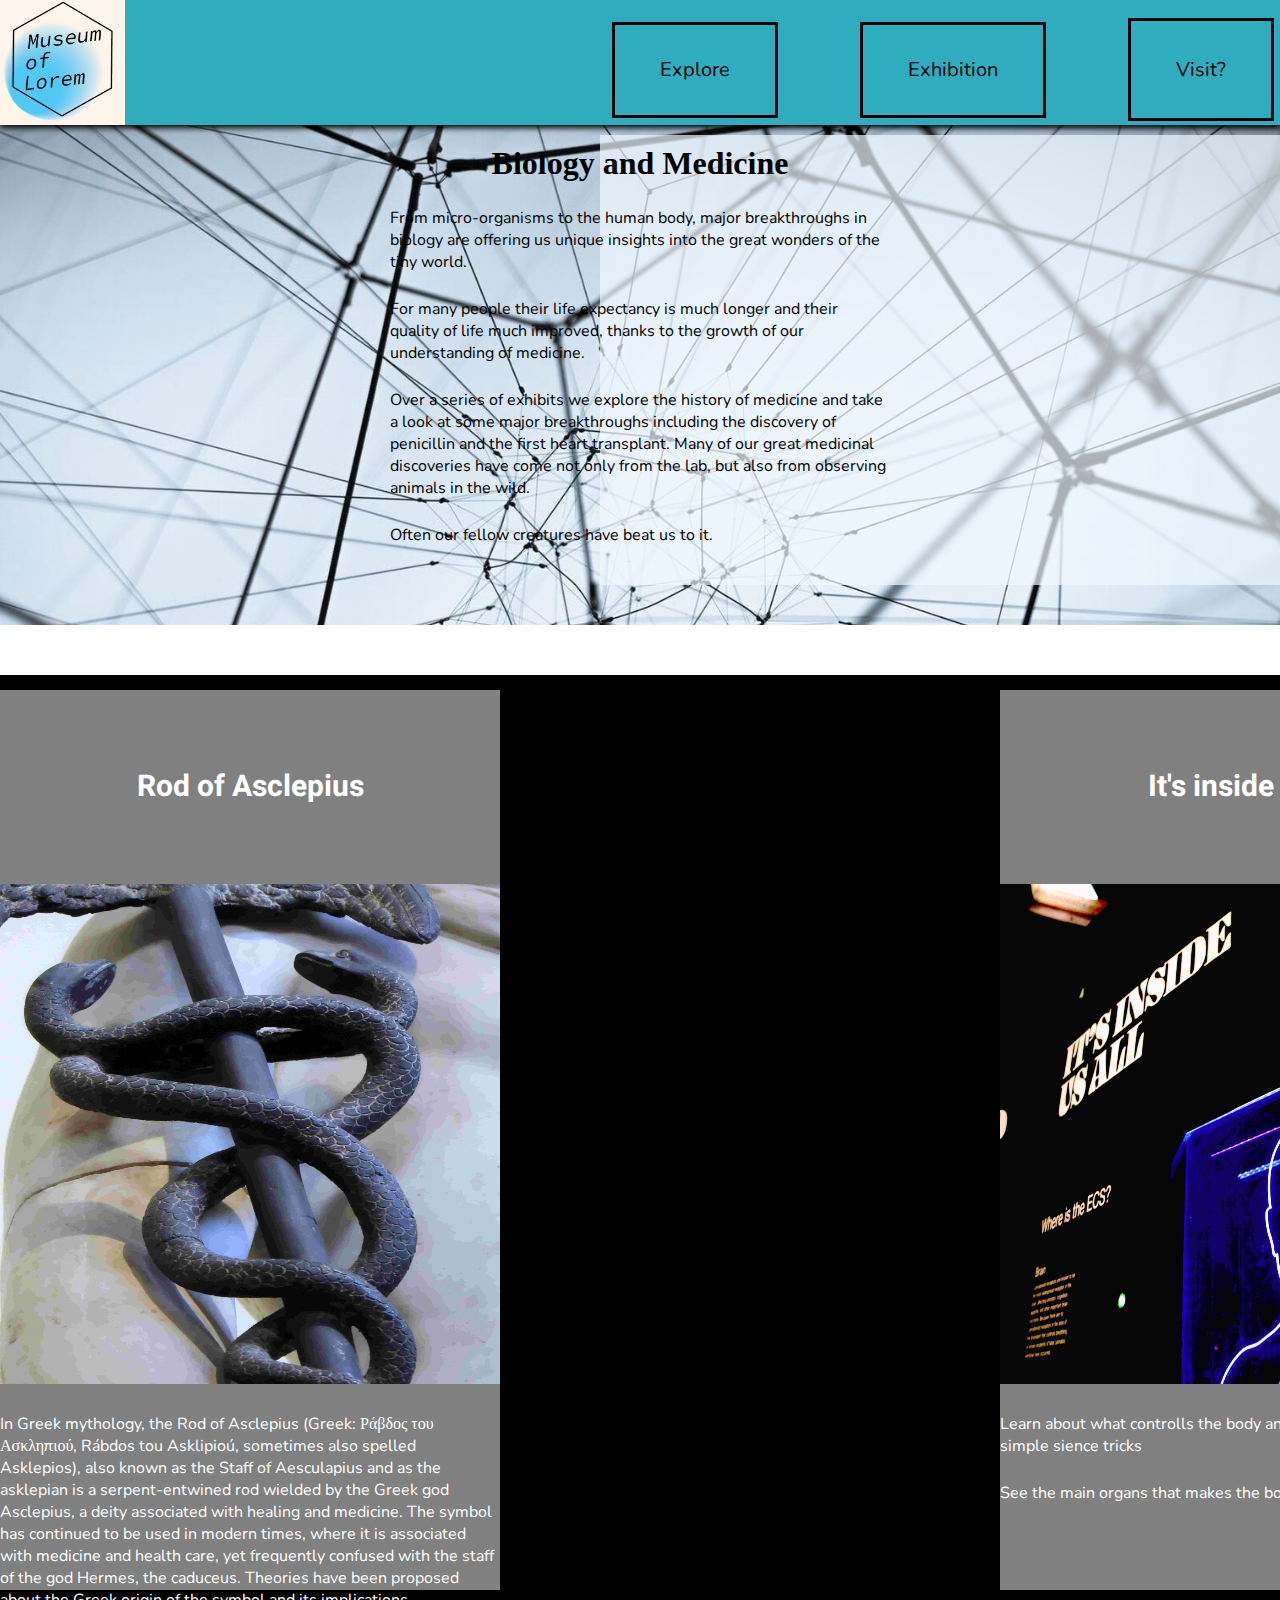
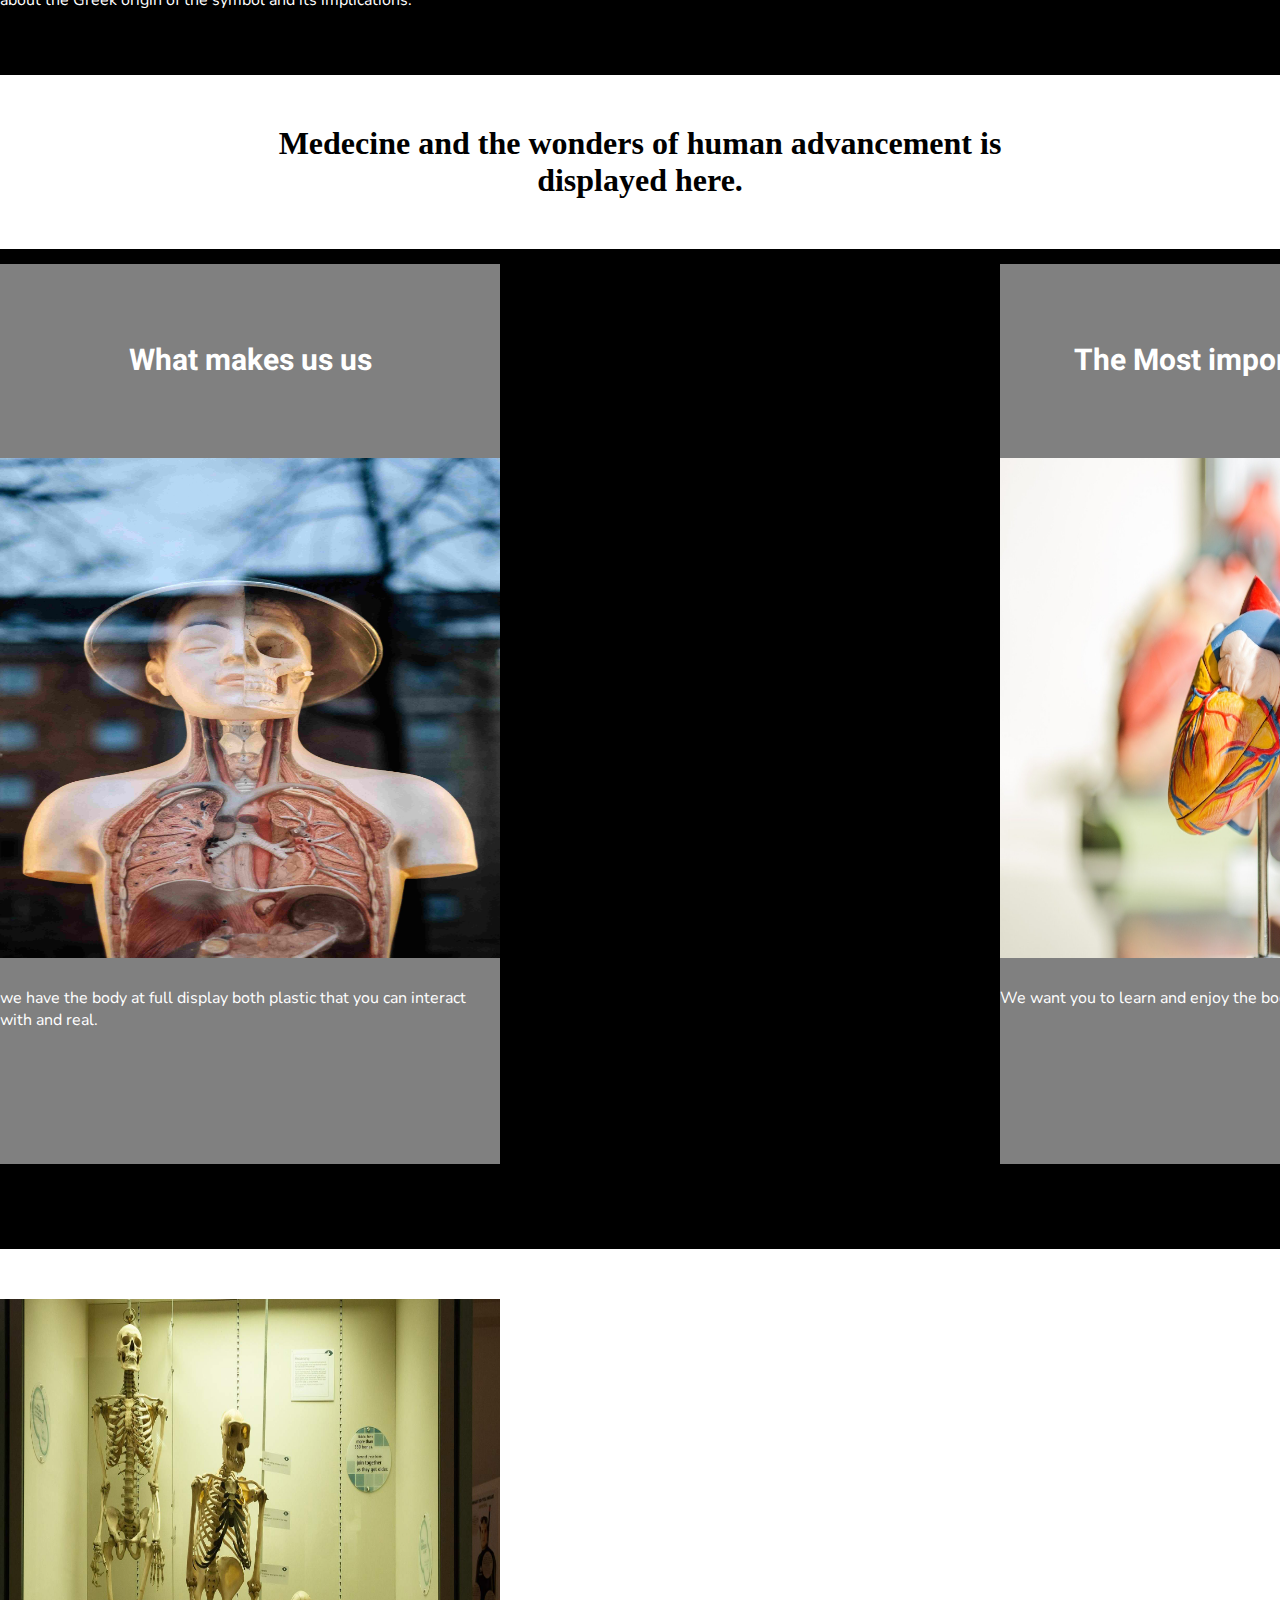
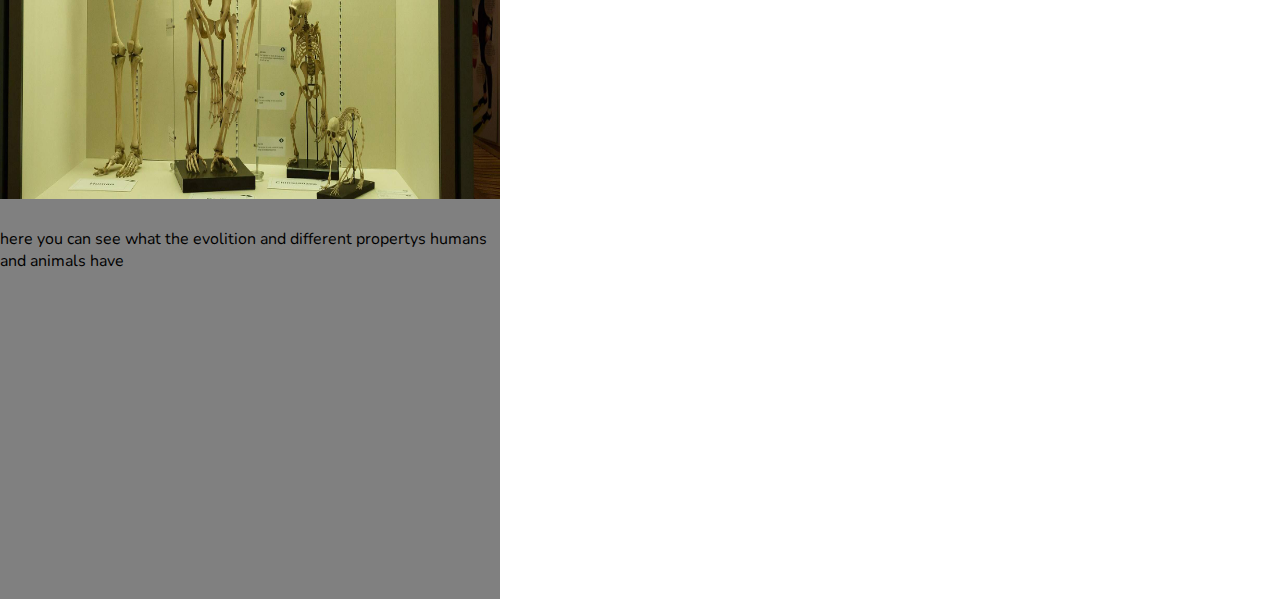
==== commit 8b5660a4: "finished robots and meds" ====
--- a/bio-meds.html
+++ b/bio-meds.html
@@ -14,7 +14,7 @@
       rel="stylesheet"
     />
   </head>
-  <body class="grid-fp body-hp">
+  <body class="">
     <header>
       <a href="index.html"
         ><img class="logo" src="/images/logo museum.png" alt="logo"
@@ -22,8 +22,7 @@
       <nav>
         <ul>
           <li class="dropdown">
-            <button class="dropdb">Exsplore</button>
-            <div class="overlay"></div>
+            <button class="dropdb">Explore</button>
             <div class="dropdown-items">
               <a href="kids.html">For Kids</a>
               <a href="researcher.html">Researcher</a>
@@ -45,25 +44,39 @@
       </nav>
     </header>
     <main>
-      <h1>
-        Biology and Medicine From micro-organisms to the human body, major
+      <section class="bg-meds">
+      <div class="info-box">
+        <div class="bg"></div>
+      <h1>Biology and Medicine </h1>
+        <div>
+        <p>From micro-organisms to the human body, major
         breakthroughs in biology are offering us unique insights into the great
-        wonders of the tiny world. For many people their life expectancy is much
+        wonders of the tiny world.</p>
+        
+        <p>For many people their life expectancy is much
         longer and their quality of life much improved, thanks to the growth of
-        our understanding of medicine. Over a series of exhibits we explore the
+        our understanding of medicine.</p>
+        
+        <p>Over a series of exhibits we explore the
         history of medicine and take a look at some major breakthroughs
         including the discovery of penicillin and the first heart transplant.
         Many of our great medicinal discoveries have come not only from the lab,
-        but also from observing animals in the wild. Often our fellow creatures
-        have beat us to it.
-      </h1>
-      <section>
+        but also from observing animals in the wild.</p>
+         
+        <p>Often our fellow creatures
+        have beat us to it.</p>
+     </div>
+    </div>
+  </section>
+      <section class="a1">
+        <div class="container-med">
+        
+        <div class="box-med">
+          <h2>Rod of Asclepius</h2>
         <img
-          class="medecine-img"
           src="/images/anne-nygard-84Tjs0Epi8s-unsplash(1).jpg"
-          alt="the symbol of medecine"
-        />
-        <h2>Rod of Asclepius</h2>
+          alt="the symbol of medecine"/>
+        
         <p>
           In Greek mythology, the Rod of Asclepius (Greek: Ράβδος του Ασκληπιού,
           Rábdos tou Asklipioú, sometimes also spelled Asklepios), also known as
@@ -73,33 +86,53 @@
           times, where it is associated with medicine and health care, yet
           frequently confused with the staff of the god Hermes, the caduceus.
           Theories have been proposed about the Greek origin of the symbol and
-          its implications.<br />
+          its implications.
+        </p>
+      </div>
+      <div class="box-med">
+        <h2>It's inside us all</h2>
+        <img src="/images/bret-kavanaugh-_af0_qAh4K4-unsplash(1).jpg" alt="display the nevresystem on a screen">
+        <p>Learn about what controlls the body and how we can effect it with simple sience tricks </p>
+        <p>See the main organs that makes the body move </p>
+      </div>
+
+</div>
+      </section>
+      <div class="info-box"> 
+      <h1>Medecine and the wonders of human advancement is displayed here.</h1>
+      </div>
+      <section class="a1">
+       
+       <div class="container-med"> 
+         
+         <div class="box-med">
+           <h2>What makes us us</h2>
+     
+      
+        <img
+          src="/images/samuel-zeller-113381.jpg"
+          alt=" the body in full view">
+          <p>we have the body at full display both plastic that you can interact with and real.</p>
+      </div>
+      <div class="box-med">
+        <h2>The Most important organ</h2>
+        <img
+          src="/images/heart-2607178_1920.jpg"
+          alt="the wonders of the human heart"/>
+        
+        <p>
+          We want you to learn and enjoy the body in its full glory
         </p>
       </section>
-      <h1>Medecine and the wonders of human advancement is displayed here.</h1>
-      <a href="human.design.html"
-        ><img
-          class="medecine-img"
-          src="/images/samuel-zeller-113381.jpg"
-          alt=" the body in full view"
-      /></a>
-      <section>
-        <img
-          src="/images/heart-2607178_1920.jpg"
-          alt="the wonders of the human heart"
-        />
-        <h2>The Most important organ</h2>
-        <p>
-          the heart is the engine of the body that makes all the blod in our
-          system travel around in your body. Check out the detailed sientific
-          wonders of the heart
-        </p>
-      </section>
+      <section class="container-med">
+      <div class="box-med">
       <img
         src="/images/skeleton-414543_1920.jpg"
         alt="the differents skeletons of nature"
       />
-      <p>here you can see what the human body looks like</p>
+      <p>here you can see what the evolition and different propertys humans and animals have</p>
+  </div>
+  </section>
     </main>
   </body>
 </html>
--- a/css/style.css
+++ b/css/style.css
@@ -24,23 +24,30 @@
 }
 
 @font-face {
-  font-family: 'Audiowide';
+  font-family: "Audiowide";
   font-style: normal;
   font-weight: 400;
-  font-display: swap;  src: url(https://fonts.gstatic.com/s/audiowide/v9/l7gdbjpo0cum0ckerWCdmA_OIxo.woff2) format('woff2');}
-
-
-html{
+  font-display: swap;
+  src: url(https://fonts.gstatic.com/s/audiowide/v9/l7gdbjpo0cum0ckerWCdmA_OIxo.woff2)
+    format("woff2");
+}
+
+/*all*/
+html {
   max-width: 1900px;
   overflow-x: hidden;
-  
-}
-
-* , ::after ::before{
+}
+body {
+  margin: auto;
+}
+
+*,
+*::before,
+*::after {
   box-sizing: border-box;
 }
 
-.body-hp{
+.body-hp {
   background-color: #000000c2;
 }
 
@@ -49,80 +56,23 @@
   --small-text: "Nunito";
   --babyblue: #2fadbe;
   --menu-green: #26bf6d;
-  --flex: flex: 1
-}
-
+  --text: "Audiowide";
+  --text-2: "Barlow Semi Condensed";
+  --placement-1: margin: 25px auto;
+}
 
 h2 {
   font-family: var(--main-text);
   position: relative;
-width: 90%;
-padding: 50px;
-margin: auto;
-text-align: center;
+  padding: 50px;
+  text-align: center;
 }
 
 p {
-font-family: var(--small-text);
-max-width: 500px;
-margin: 25px auto;
-}
-
-.grid-fp {
-  display: grid;
-  grid-template-columns: auto;
-  grid-template-rows: auto;
-  grid-template-areas: 
-  "header header header header"
-  "intro intro intro intro"
-  "main main main main"
-  "main-2 main-2 main-2 main-2"
-  "event event event event"
-  "footer footer footer footer"
-  ;
-  margin: auto;
-  
-}
-.grid-a1 {
- grid-area: main;
-  margin-top: 38px;
-  padding-top: 15px;
-  
-  
-}
-
-
-.grid-a2{
- grid-area: main-2;
- display: flex;
- gap: 100px;
- margin-top: 100px;
-margin-left: 100px;
-flex-wrap: wrap;
-}
-
-.grid-a2 p, .grid-a3 h2,.grid-a3 p{
-  
-  background: white;
-}
-
-.grid-a3{
-  grid-area: event;
-  display: flex;
-  gap: 100px;
-  margin-top: 100px;
-  margin-left: 100px;
-  flex-wrap: wrap;
-}
-
-
-
-
-
-
-
-
-
+  font-family: var(--small-text);
+  max-width: 500px;
+  margin: 25px auto;
+}
 header {
   grid-area: header;
   height: 125px;
@@ -132,27 +82,138 @@
   box-shadow: 0px 3px 6px 0px black;
   z-index: 2;
   justify-content: space-between;
-  
-}
-
-
-ul{
+}
+
+ul {
   display: flex;
   height: 108px;
-  width: 530px;
   gap: 70px;
 }
-
-
-
-
 
 .logo {
   display: inline-block;
   height: 125px;
   width: 125px;
 }
-.bg-intro{
+
+.dropdb {
+  background: none;
+  border: solid black;
+  font-family: var(--small-text);
+  line-height: 1;
+  margin: 6px;
+  padding: 35px 45px;
+  transition: 0.5s;
+  font-size: 20px;
+}
+.dropdown a {
+  color: black;
+  text-decoration: none;
+}
+
+.dropdown {
+  position: relative;
+  display: inline-block;
+  border-radius: 15px;
+  align-self: center;
+}
+
+.dropdown-items {
+  display: none;
+  position: absolute;
+  background-color: #f1f1f1;
+  min-width: 160px;
+  box-shadow: 0px 10px 20px 0px rgba(0, 0, 0, 0.2);
+  z-index: 1;
+  border-radius: 10px;
+}
+
+.dropdown-items a {
+  color: black;
+  padding: 12px 16px;
+  display: block;
+  text-decoration: none;
+}
+
+.dropdown:visited a {
+  color: black;
+}
+
+.dropdown-items a:hover {
+  background-color: rgb(139, 134, 134);
+}
+
+.dropdown:hover .dropdown-items {
+  display: block;
+}
+
+.dropdown:hover .dropdb {
+  box-shadow: inset 0 -6em 0 0 var(--menu-green);
+}
+
+/*Grids*/
+
+.grid-fp {
+  display: grid;
+  grid-template-columns: auto;
+  grid-template-rows: auto;
+  grid-template-areas:
+    "header header header header"
+    "intro intro intro intro"
+    "main main main main"
+    "main-2 main-2 main-2 main-2"
+    "event event event event"
+    "footer footer footer footer";
+  margin: auto;
+}
+.grid-a1 {
+  grid-area: main;
+  margin-top: 38px;
+  padding-top: 15px;
+}
+
+.grid-a2 {
+  grid-area: main-2;
+  display: flex;
+  gap: 100px;
+  margin-top: 100px;
+  margin-left: 100px;
+  flex-wrap: wrap;
+}
+
+.grid-a3 {
+  grid-area: event;
+  display: flex;
+  gap: 100px;
+  margin-top: 100px;
+  margin-left: 100px;
+  flex-wrap: wrap;
+}
+
+/*main page*/
+
+.menu-item,
+.menu-item-2 {
+  transition: all 1s ease;
+  text-decoration: none;
+  box-sizing: border-box;
+  overflow: hidden;
+  background: gray;
+  transform: 1s;
+}
+.menu-item:hover,
+.menu-item-2:hover {
+  text-decoration: underline;
+  transform: scale(1.1);
+
+}
+
+.menu-item,
+.menu-item-2 p {
+  font-size: 20px;
+}
+
+.bg-intro {
   background-image: url(/images/anthony-delanoix-ae1zKHoreQ8-unsplash.jpg);
   background-repeat: no-repeat;
   background-size: cover;
@@ -161,74 +222,17 @@
   filter: brightness(50%);
 }
 
-
-.dropdb {
-  background-color: #2fadbe;
-  color: white;
-  padding: 0px 16px;
-  font-size: 20px;
-  border: none;
-  font-family: "Heebo", sans-serif;
-  border-radius: 20px;
-  height: 100px;
-
-}
-
-.dropdown {
-  position: relative;
-  display: inline-block;
-  border-radius: 15px;
-  align-self: center;
-}
-
-.dropdown-items {
-  display: none;
-  position: absolute;
-  background-color: #f1f1f1;
-  min-width: 160px;
-  box-shadow: 0px 10px 20px 0px rgba(0, 0, 0, 0.2);
-  z-index: 1;
-  border-radius: 10px;  
-}
-
-.dropdown-items a {
-  color: black;
-  padding: 12px 16px;
-  text-decoration: none;
-  display: block;
-}
-
-.dropdown-items a:hover {
-  background-color: rgb(139, 134, 134);
-}
-
-.dropdown:hover .dropdown-items {
-  display: block;
-}
-
-.dropdown:hover .dropdb {
- 
-  background-color: #26bf6d;
-  box-sizing: border-box;
-  width: 100%;
-
-
-}
-
-
 .welcome {
-  
   grid-area: intro;
   text-align: center;
   font-family: "Nunito", sans-serif;
 }
-.intro-txt{
+.intro-txt {
   width: 100%;
   margin: auto;
   color: rgb(235, 154, 32);
-  
-}
-.intro-pos{
+}
+.intro-pos {
   position: relative;
   z-index: 1;
   text-align: center;
@@ -238,25 +242,23 @@
   top: 250px;
 }
 
-
-
-
 .fp-img {
-  height: 500px;
-  width: 450px;
-  border: solid white 20px;
-}
-p1{
+  height: 400px;
+  width: 500px;
+}
+
+
+
+p1 {
   color: #f1f1f1;
 }
 
-.grid-a1-img{
+.grid-a1-img {
   width: 500px;
   height: 500px;
   flex: 50%;
   margin-right: 300px;
-  margin-top: 90px
-
+  margin-top: 90px;
 }
 
 .txt-fp {
@@ -281,19 +283,15 @@
 .fun-fact {
   text-align: center;
   position: absolute;
-  top: 100px;
-  left: 500px;
   width: 200px;
   height: 200px;
   display: block;
   background: red;
   border-radius: 100%;
   z-index: 1;
-  color:white;
+  color: white;
 }
 .fun-fact-1 {
-  top: 110px;
-  left: 480px;
   position: absolute;
   width: 100px;
   height: 100px;
@@ -303,7 +301,7 @@
   z-index: 0;
 }
 .fun-fact-2 {
-  left: 600px;
+  left: 200px;
   top: 100px;
   position: absolute;
   width: 100px;
@@ -335,65 +333,121 @@
   border-radius: 100%;
   z-index: 0;
 }
-
-.fact{
-  display:none;
-}
-.fun-fact:hover > .fact{
-  display: block;
-  rotate: 180deg;
-  padding: 100px;
-
-}
-.fun-fact:hover{
+@keyframes text-show {
+  99%{visibility: hidden;}
+  100%{visibility: visible;}
+  
+}
+
+.fact {
+  animation-name: text-show;
+  animation-duration: 1s;
+  animation-delay: 1s;
+  visibility: hidden;
+}
+
+.fun-fact:hover > .fact {
+  visibility: visible;
+}
+.fun-fact:hover {
   width: 600px;
   height: 300px;
   transition: ease-out 1s;
   transform: rotate(180deg);
   z-index: 2;
   border-radius: 0%;
-display:block;
-  color:white;
-}
-
-
-.test-nav{
+  display: block;
+  color: white;
+}
+
+.mid-nav {
   position: relative;
   display: flex;
   gap: 100px;
   z-index: 1;
-  
-}
-
-
-.s-nav{
+}
+
+.s-nav {
   display: grid;
-grid-area: intro;
-margin-top: 500px;
-margin-left: 150px;
+  grid-area: intro;
+  margin-top: 500px;
+  margin-left: 150px;
   position: relative;
   border-radius: 15px;
   align-self: center;
 }
 
-
-.test-nav a{
+.mid-nav a {
   color: black;
   font-size: 25px;
   background-color: #eb9a20;
   align-self: center;
   padding: 10px;
-  width: 205px;
+  width: 225px;
   text-align: center;
   text-decoration: none;
   font-family: var(--small-text);
-
-}
-
-.test-nav a:hover{
+}
+
+.mid-nav a:hover {
   background-color: black;
   color: #eb9a20;
-
+}
+/*Evolution*/
+.ev-bg::after {
+  content: "";
+  display: flex;
+  background-image: url(/images/boukaih-kelj-dino.jpg);
+  background-repeat: no-repeat;
+  background-size: cover;
+  height: 760px;
+  position: absolute;
+  z-index: -1;
+  top: 0;
+  width: 1901px;
+}
+
+.boxses-size {
+  display: flex;
+  flex-wrap: wrap;
+  gap: 50px;
+  background: black;
+  margin: 50px auto;
+}
+.boxses-size img {
+  margin: 25px auto;
+  width: 500px;
+  height: 500px;
+  border: white solid 3px;
+}
+
+.boxses-size-rev {
+  flex-direction: row-reverse;
+  margin-top: 100px;
+}
+
+.cta-inn {
+  background: none;
+  border: 3px solid var(--menu-green);
+  font-family: var(--small-text);
+  line-height: 1;
+  margin: 6px;
+  padding: 15px 30px;
+  transition: 0.3s;
+  font-size: 20px;
+}
+.cta-inn:hover,
+.cta-inn:focus {
+  box-shadow: inset 0 0 0 2em var(--menu-green);
+}
+
+.info-box-ev {
+  background: #606060cf;
+  padding: 20px;
+  color: white;
+  font-family: var(--small-text);
+  margin: 70px auto;
+  max-width: 800px;
 }
 
 @media screen and (min-width: 300px) and (max-width: 600px) {
--- a/css/meds.css
+++ b/css/meds.css
@@ -1,15 +1,58 @@
-.grid-meds {
-  display: grid;
-  grid-template-columns: auto;
-  grid-template-rows: auto;
-  grid-template-areas:
-    "header header header header"
-    ". . intro ."
-    "main main main main"
-    "footer footer footer footer";
-}
-
 img {
   height: 500px;
   width: 500px;
 }
+.bg-meds {
+  background-image: url(/images/william-bout.jpg);
+  background-repeat: no-repeat;
+  background-size: cover;
+  height: 500px;
+  z-index: -2;
+  position: relative;
+  padding-top: 20px;
+}
+.bg {
+  background-color: aliceblue;
+  height: 450px;
+  width: 700px;
+  opacity: 0.7;
+  position: absolute;
+  z-index: -1;
+  left: 600px;
+  top: 10px;
+}
+
+.info-box {
+  max-width: 800px;
+  margin: auto;
+}
+.info-box h1 {
+  margin: 0px auto;
+  text-align: center;
+}
+
+.a1 {
+  display: flex;
+  margin: 50px auto;
+  height: 1000px;
+  color: white;
+  background: black;
+}
+
+.box-med {
+  background-color: gray;
+  width: 500px;
+}
+.container-med {
+  display: flex;
+  gap: 500px;
+  margin: 15px auto;
+  height: 900px;
+}
+.container-med h2 {
+  font-family: var(--main-text);
+  position: relative;
+  padding: 50px;
+  text-align: center;
+  font-size: 30px;
+}
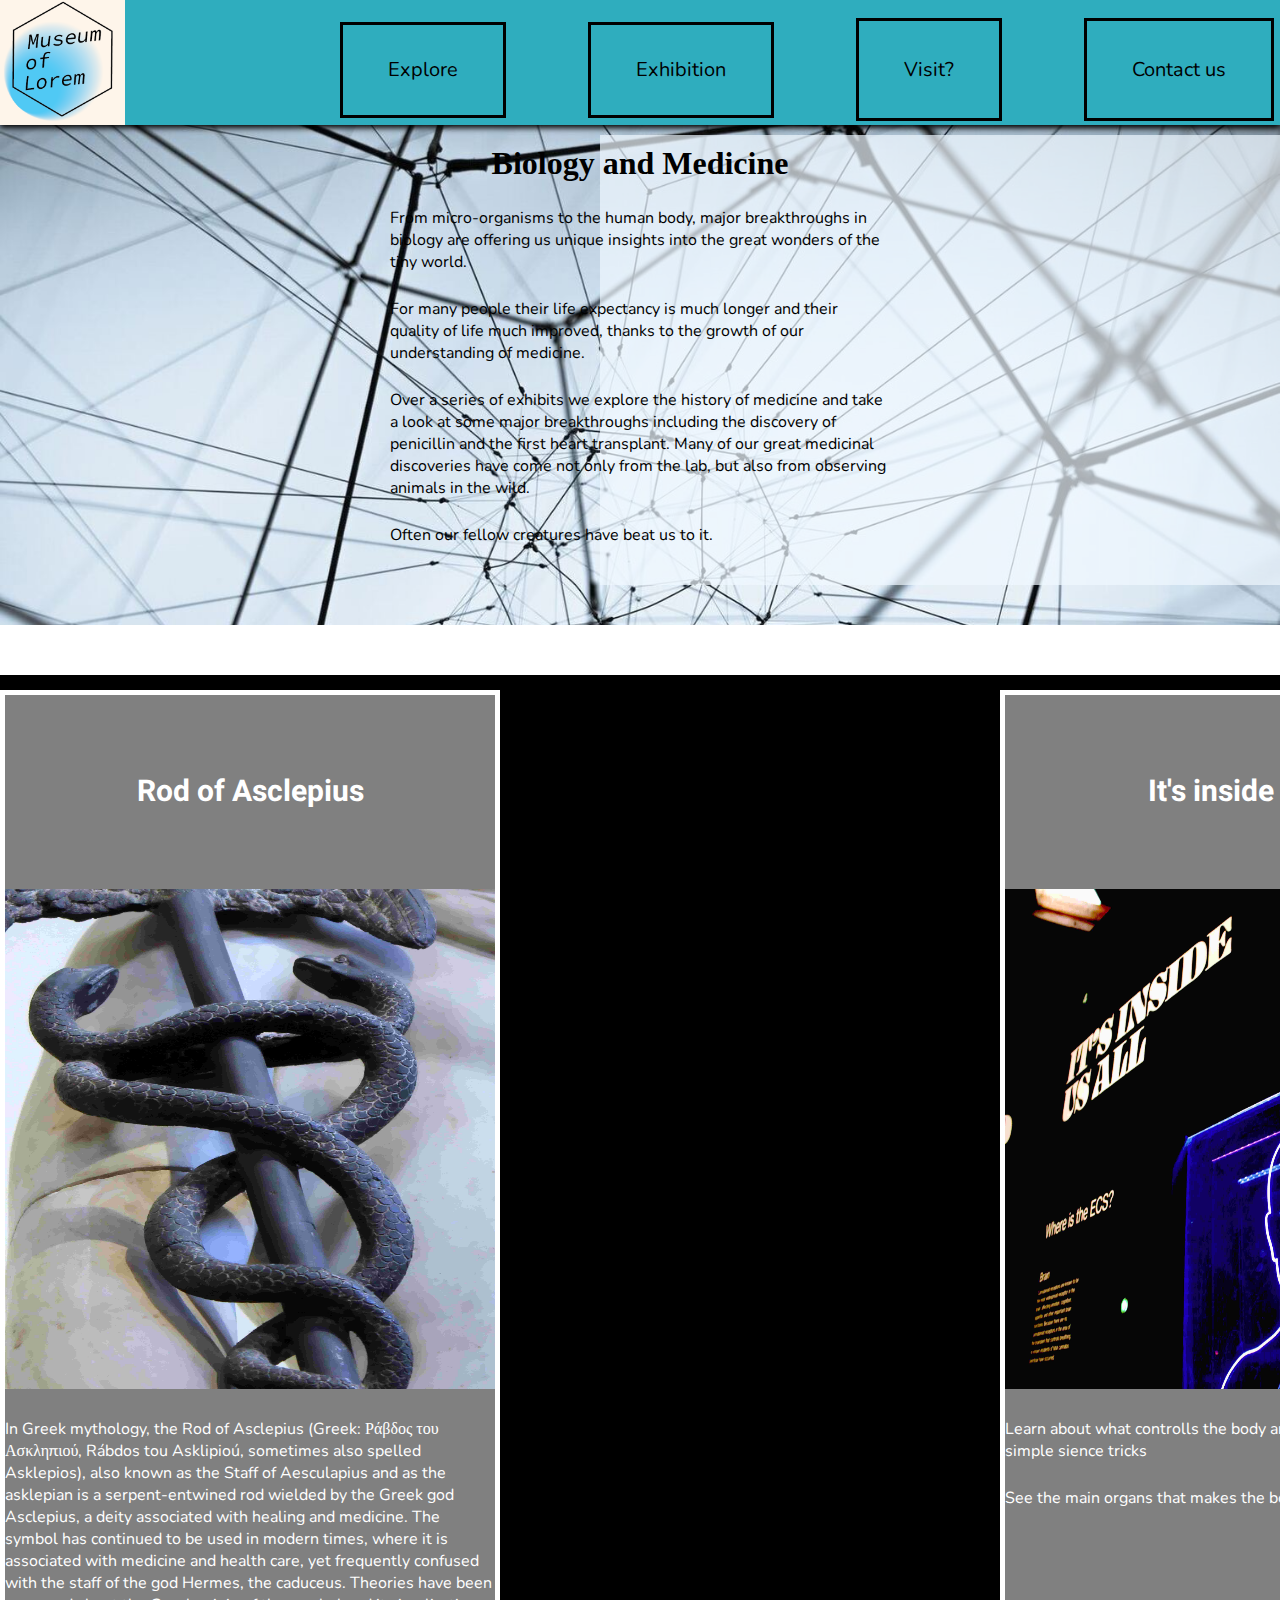
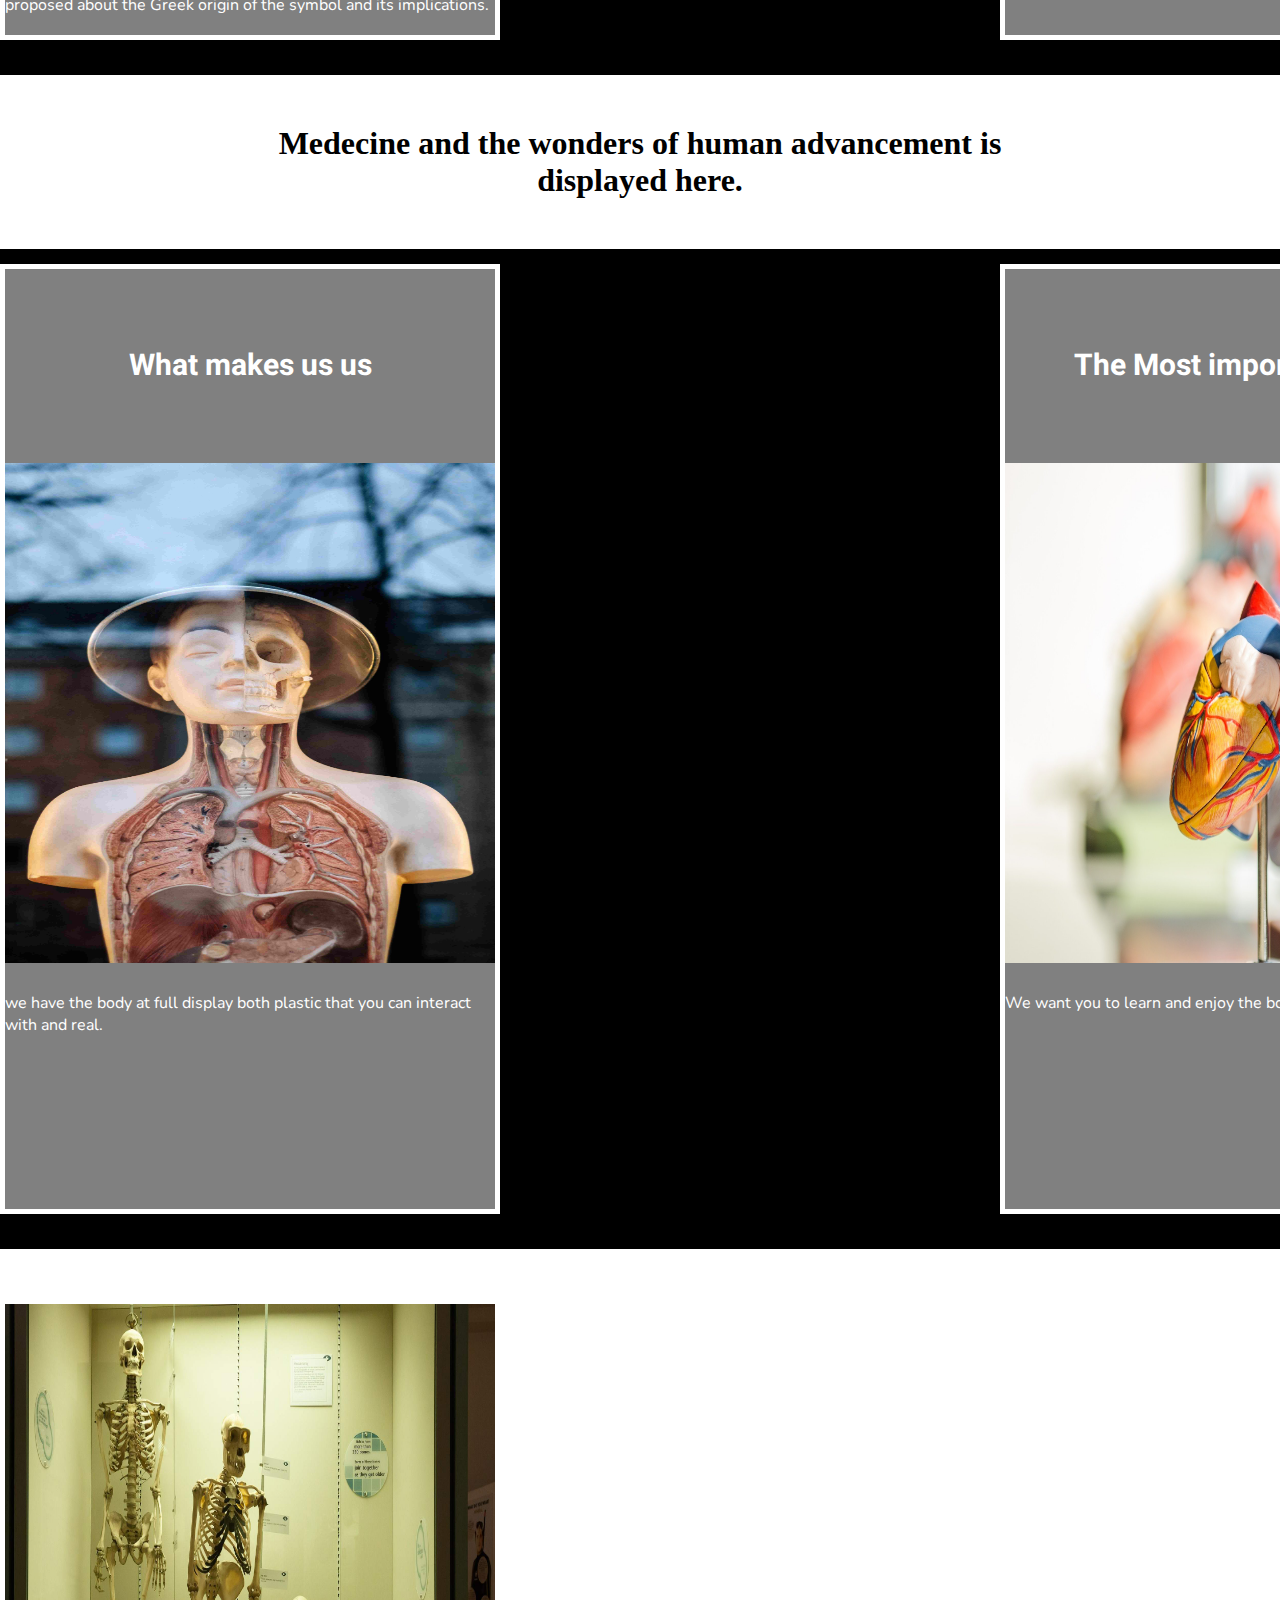
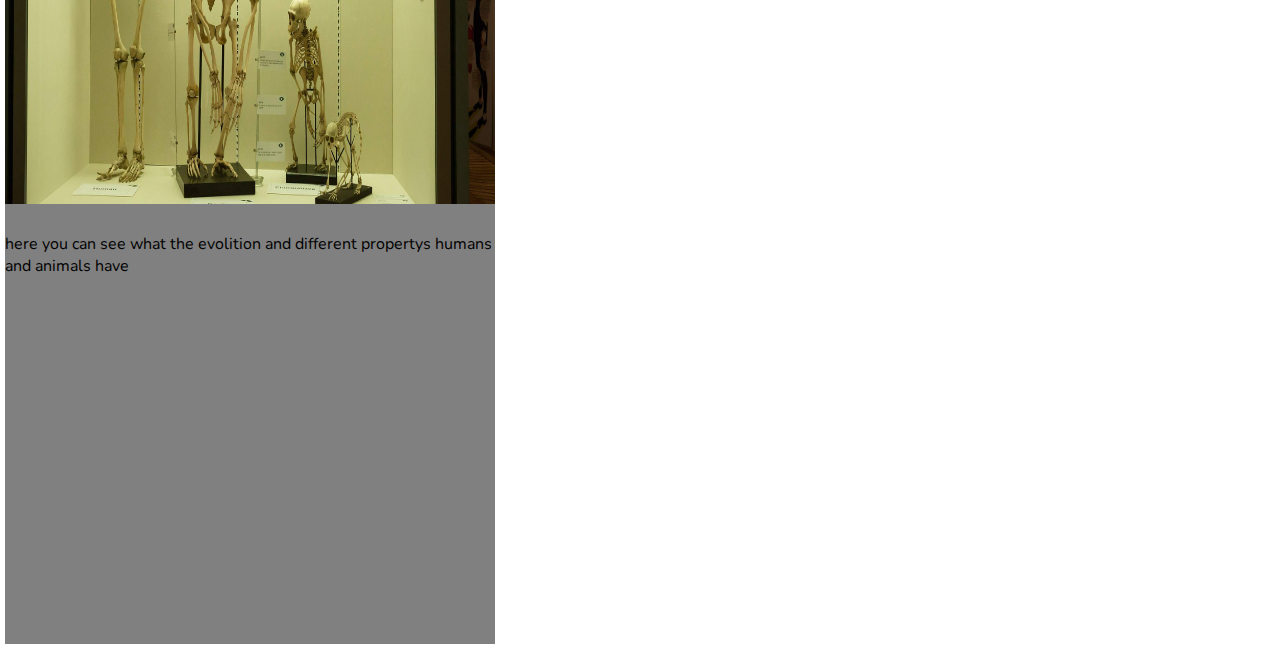
==== commit 0077c758: "finishing media querys" ====
--- a/bio-meds.html
+++ b/bio-meds.html
@@ -40,6 +40,8 @@
           <li class="dropdown">
           <a class="dropdb"  href="hours-oph.html">Visit?</a>
         </li>
+        <li class="dropdown">
+          <a class="dropdb" href="contact.html">Contact us</a></li>
         </ul>
       </nav>
     </header>
--- a/css/style.css
+++ b/css/style.css
@@ -58,7 +58,13 @@
   --menu-green: #26bf6d;
   --text: "Audiowide";
   --text-2: "Barlow Semi Condensed";
-  --placement-1: margin: 25px auto;
+}
+.box {
+  margin-top: 25px;
+}
+
+input {
+  display: block;
 }
 
 h2 {
@@ -84,10 +90,15 @@
   justify-content: space-between;
 }
 
+i {
+  font-size: xx-large;
+}
+
 ul {
   display: flex;
   height: 108px;
   gap: 70px;
+  list-style: none;
 }
 
 .logo {
@@ -166,6 +177,7 @@
     "footer footer footer footer";
   margin: auto;
 }
+
 .grid-a1 {
   grid-area: main;
   margin-top: 38px;
@@ -201,11 +213,16 @@
   background: gray;
   transform: 1s;
 }
+.menu-item img,
+.menu-item-2 img {
+  height: 400px;
+  height: 500px;
+}
+
 .menu-item:hover,
 .menu-item-2:hover {
   text-decoration: underline;
   transform: scale(1.1);
-
 }
 
 .menu-item,
@@ -214,7 +231,7 @@
 }
 
 .bg-intro {
-  background-image: url(/images/anthony-delanoix-ae1zKHoreQ8-unsplash.jpg);
+  background-image: url(/images/anthony-delanoix-unsplash.jpg);
   background-repeat: no-repeat;
   background-size: cover;
   background-position: 50%;
@@ -247,18 +264,8 @@
   width: 500px;
 }
 
-
-
 p1 {
   color: #f1f1f1;
-}
-
-.grid-a1-img {
-  width: 500px;
-  height: 500px;
-  flex: 50%;
-  margin-right: 300px;
-  margin-top: 90px;
 }
 
 .txt-fp {
@@ -279,64 +286,6 @@
   top: 160px;
   left: 550px;
   z-index: 2;
-}
-.fun-fact {
-  text-align: center;
-  position: absolute;
-  width: 200px;
-  height: 200px;
-  display: block;
-  background: red;
-  border-radius: 100%;
-  z-index: 1;
-  color: white;
-}
-.fun-fact-1 {
-  position: absolute;
-  width: 100px;
-  height: 100px;
-  display: block;
-  background: green;
-  border-radius: 100%;
-  z-index: 0;
-}
-.fun-fact-2 {
-  left: 200px;
-  top: 100px;
-  position: absolute;
-  width: 100px;
-  height: 100px;
-  display: block;
-  background: purple;
-  border-radius: 100%;
-  z-index: 0;
-}
-.fun-fact-3 {
-  top: 220px;
-  left: 500px;
-  position: absolute;
-  width: 100px;
-  height: 100px;
-  display: block;
-  background: blue;
-  border-radius: 100%;
-  z-index: 0;
-}
-.fun-fact-4 {
-  left: 620px;
-  top: 220px;
-  position: absolute;
-  width: 100px;
-  height: 100px;
-  display: block;
-  background: yellow;
-  border-radius: 100%;
-  z-index: 0;
-}
-@keyframes text-show {
-  99%{visibility: hidden;}
-  100%{visibility: visible;}
-  
 }
 
 .fact {
@@ -396,7 +345,7 @@
 /*Evolution*/
 .ev-bg::after {
   content: "";
-  display: flex;
+  display: block;
   background-image: url(/images/boukaih-kelj-dino.jpg);
   background-repeat: no-repeat;
   background-size: cover;
@@ -435,9 +384,23 @@
   padding: 15px 30px;
   transition: 0.3s;
   font-size: 20px;
-}
+  text-decoration: none;
+  color: black;
+}
+.cta-inn-don {
+  border: 3px solid var(--menu-green);
+  font-family: var(--small-text);
+  line-height: 1;
+  margin: 6px;
+  margin-left: 300px;
+  padding: 15px 75px;
+  transition: 0.3s;
+  font-size: 30px;
+  color: black;
+}
+
 .cta-inn:hover,
-.cta-inn:focus {
+.cta-inn-don:hover {
   box-shadow: inset 0 0 0 2em var(--menu-green);
 }
 
@@ -450,8 +413,286 @@
   max-width: 800px;
 }
 
+/*ecology*/
+.body-eco {
+  margin: auto;
+}
+.divider-info {
+  display: block;
+  padding: 50px;
+  color: white;
+  background-color: black;
+  text-align: center;
+  margin: 100px auto;
+  width: 100%;
+}
+.bg-eco::after {
+  content: "";
+  display: block;
+  position: absolute;
+  top: 125px;
+  background: url(/images/ronan-furuta-sp.jpg);
+  background-color: var(--menu-green);
+  background-size: cover;
+  background-repeat: no-repeat;
+  background-attachment: scroll;
+  background-position-y: 20%;
+  height: 600px;
+  width: 1901px;
+  z-index: -1;
+}
+
+.info-box-eco {
+  background-color: rgba(98, 221, 49, 0.897);
+  width: 700px;
+  height: 500px;
+  color: black;
+  margin: 55px auto;
+}
+.info-box-eco h1 {
+  text-align: center;
+  font-size: xx-large;
+  padding-top: 50px;
+  font-family: var(--main-text);
+}
+.boxses-size-eco {
+  display: flex;
+  flex-wrap: wrap;
+  background: rgb(250, 235, 31);
+  margin: 50px auto;
+  gap: 50px;
+}
+#box-size-2 {
+  background-color: rgb(253, 167, 54);
+}
+#box-size-3 {
+  margin: 25px 270px;
+}
+
+.boxses-size-eco img {
+  height: 500px;
+  width: 500px;
+  margin: 25px 50px;
+  border: green solid 10px;
+}
+/*Kids*/
+.kids-bg {
+  grid-area: explore;
+  background-repeat: no-repeat;
+  background-size: cover;
+  background-image: url(/images/michael-van-kerckhove.jpg);
+  height: 600px;
+  text-align: center;
+}
+.info-box-kids {
+  background: #606060cf;
+  padding: 20px;
+  color: yellow;
+  font-family: var(--small-text);
+  margin: 50px auto;
+  max-width: 950px;
+}
+.info-box-kids img {
+  height: 700px;
+  width: 800px;
+}
+.kids-area {
+  display: flex;
+  flex-wrap: wrap;
+  gap: 50px;
+  margin-bottom: 120px;
+}
+#kids-area-b1 {
+  max-width: 900px;
+  margin: auto;
+  height: 700px;
+  width: 1200px;
+}
+.info-box-sml {
+  width: 410px;
+  height: 550px;
+  background-color: gray;
+  margin: auto;
+  text-align: center;
+}
+.info-box-sml img {
+  width: 350px;
+  height: 450px;
+}
+#cent-1 {
+  margin: 45px 800px;
+}
+
+/*To-do*/
+
+.txt-t-d {
+  width: 500px;
+  margin: 55px auto;
+}
+
+.txt-t-d article {
+  margin-bottom: 60px;
+}
+/*research*/
+.res-box {
+  display: flex;
+  gap: 50px;
+  margin: 50px 75px;
+}
+.vol-box {
+  flex-direction: row-reverse;
+  margin: 50px 100px;
+  text-align: center;
+}
+.vol-box img {
+  margin: 50px;
+}
+
 @media screen and (min-width: 300px) and (max-width: 600px) {
-}
-
-@media screen and (min-width: 900px) {
-}
+  /*front-page*/
+  .grid-fp {
+    display: flex;
+    flex-direction: column;
+  }
+
+  .grid-a2,
+  .grid-a3 {
+    gap: 50px;
+    margin-left: 30px;
+  }
+
+  img,
+  .menu-item img {
+    height: 300px;
+    width: 300px;
+  }
+  .intro-pos {
+    font-size: 1em;
+  }
+  p {
+    max-width: 300px;
+    margin: 35px;
+  }
+  .s-nav {
+    margin-top: 150px;
+    margin-left: 40px;
+  }
+
+  .mid-nav {
+    display: flex;
+    flex-direction: column;
+    top: -770px;
+    right: 40px;
+    gap: 50px;
+  }
+  .txt-fp {
+    margin: auto;
+    padding: 0px;
+    width: auto;
+  }
+  .info-box-kids {
+    text-align: inherit;
+    height: auto;
+  }
+  .info-box-kids img,
+  #kids-area-b1 {
+    height: 400px;
+    width: 300px;
+  }
+  .info-box-sml,
+  .info-box-sml img {
+    width: 300px;
+  }
+  .divider-info {
+    margin-top: 170px;
+  }
+  #cent-1 {
+    margin: 45px;
+  }
+}
+@media screen and (min-width: 600px) and (max-width: 900px) {
+  .grid-fp {
+    display: flex;
+    flex-direction: column;
+  }
+  .grid-a1 {
+    margin: auto;
+  }
+  .intro-pos {
+    top: 100px;
+    font-size: 2em;
+  }
+  .bg-intro {
+    position: relative;
+    top: -233px;
+    height: -760;
+  }
+  .mid-nav {
+    display: flex;
+    gap: 55px;
+    top: -690px;
+    left: -30px;
+    flex-wrap: wrap;
+  }
+  .s-nav {
+    margin-top: 130px;
+    margin-left: 40px;
+  }
+
+  img,
+  .menu-item img {
+    height: 350px;
+    width: 350px;
+  }
+  .menu-item,
+  .menu-item-2 {
+    width: 350px;
+  }
+  /*Kids*/
+
+  .info-box-kids img,
+  #kids-area-b1 {
+    width: 600px;
+    height: 250px;
+  }
+  #cent-1 {
+    margin: 60px auto;
+  }
+}
+
+@media screen and (min-width: 900px) and (max-width: 1200px) {
+  .grid-fp {
+    display: flex;
+    flex-direction: column;
+  }
+  .welcome {
+    margin-top: -350px;
+  }
+  .grid-a1 {
+    margin-top: -552px;
+  }
+  .mid-nav {
+    display: flex;
+    gap: 55px;
+    top: -890px;
+    left: -80px;
+    flex-wrap: wrap;
+  }
+  .intro-pos {
+    top: 100px;
+    font-size: 2em;
+  }
+
+  img,
+  .menu-item img {
+    height: 450px;
+    width: 350px;
+  }
+  .menu-item,
+  .menu-item-2 {
+    width: 350px;
+  }
+  #cent-1 {
+    margin: 45px 320px;
+  }
+}
--- a/css/meds.css
+++ b/css/meds.css
@@ -1,6 +1,6 @@
 img {
   height: 500px;
-  width: 500px;
+  width: 490px;
 }
 .bg-meds {
   background-image: url(/images/william-bout.jpg);
@@ -33,6 +33,7 @@
 
 .a1 {
   display: flex;
+  flex-wrap: wrap;
   margin: 50px auto;
   height: 1000px;
   color: white;
@@ -42,6 +43,8 @@
 .box-med {
   background-color: gray;
   width: 500px;
+  height: 950px;
+  border: white solid 5px;
 }
 .container-med {
   display: flex;
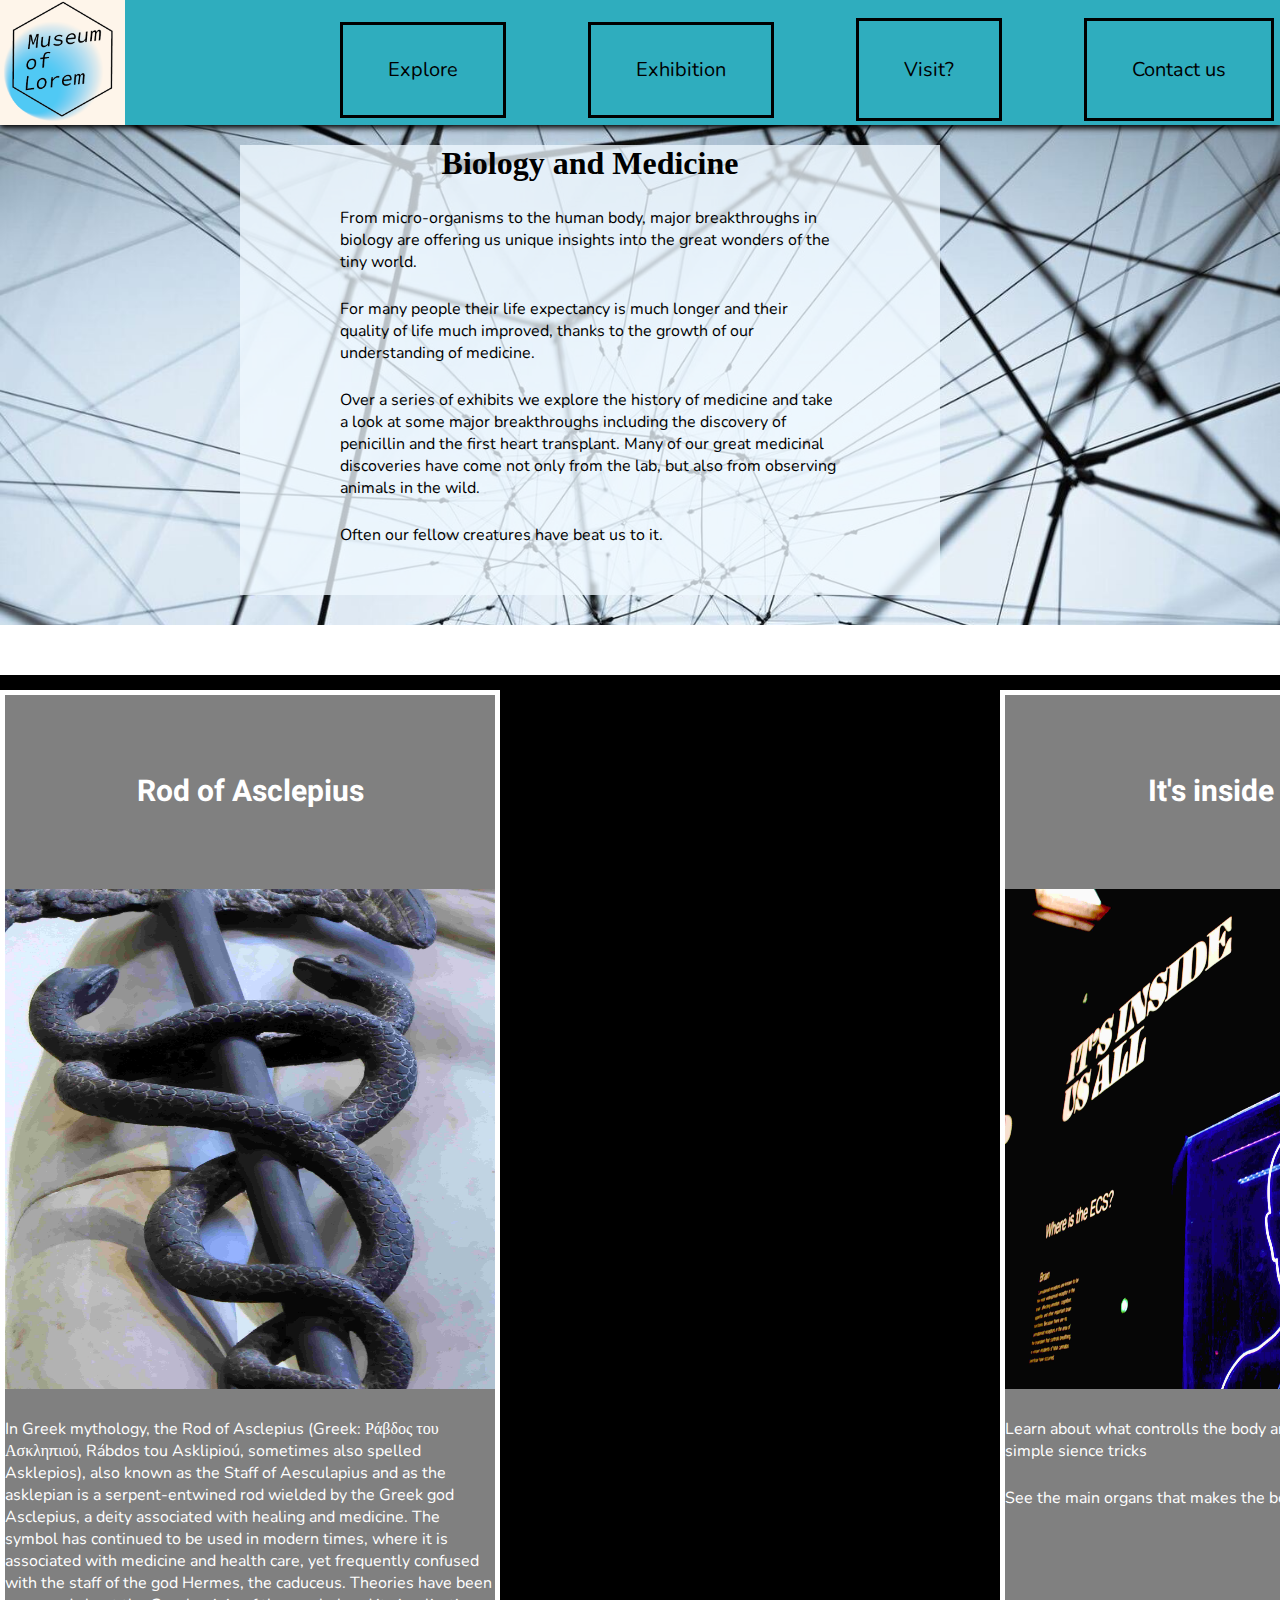
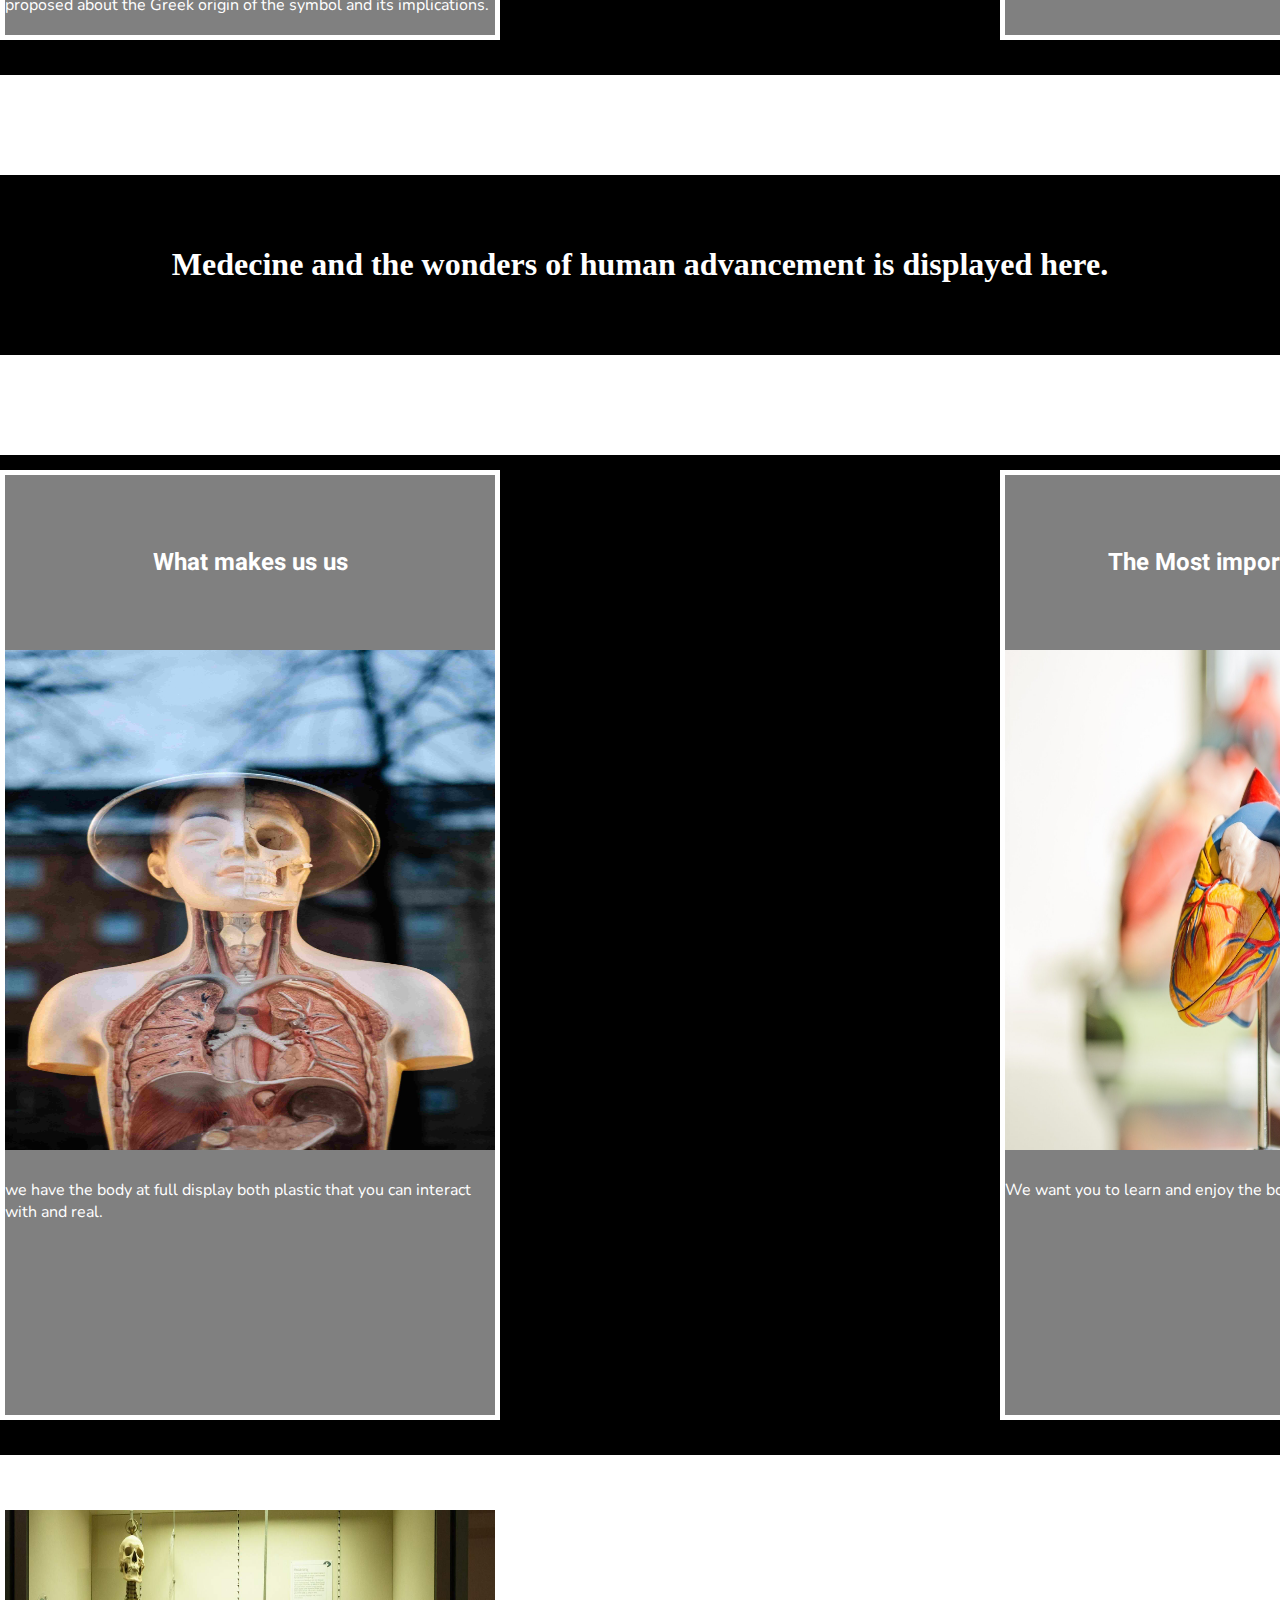
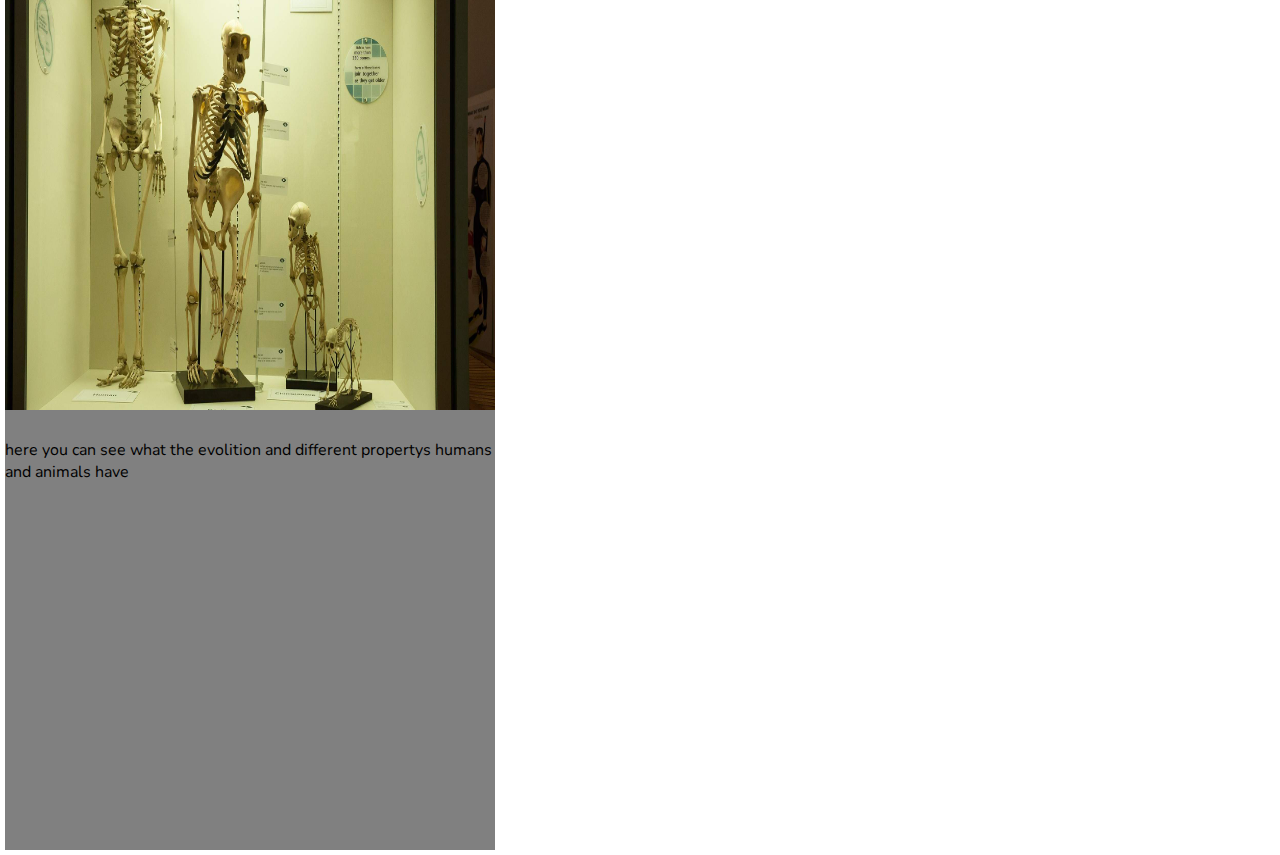
==== commit 12c0f233: "media queries" ====
--- a/bio-meds.html
+++ b/bio-meds.html
@@ -7,7 +7,6 @@
     <meta name="description" content="Bip-and-Med section" />
     <meta name="viewport" content="width=device-width, initial-scale=1.0" />
     <link href="css/style.css" rel="stylesheet" />
-    <link rel="stylesheet" href="css/meds.css">
     <link rel="preconnect" href="https://fonts.gstatic.com" />
     <link
       href="https://fonts.googleapis.com/css2?family=Barlow+Semi+Condensed:wght@500&family=Heebo:wght@500&family=Nunito:wght@600&display=swap"
@@ -48,7 +47,7 @@
     <main>
       <section class="bg-meds">
       <div class="info-box">
-        <div class="bg"></div>
+        <div class="bg">
       <h1>Biology and Medicine </h1>
         <div>
         <p>From micro-organisms to the human body, major
@@ -67,10 +66,10 @@
          
         <p>Often our fellow creatures
         have beat us to it.</p>
-     </div>
+      </div>
     </div>
   </section>
-      <section class="a1">
+      <section class="meds-a1">
         <div class="container-med">
         
         <div class="box-med">
@@ -100,14 +99,14 @@
 
 </div>
       </section>
-      <div class="info-box"> 
+      <div class="divider-info"> 
       <h1>Medecine and the wonders of human advancement is displayed here.</h1>
       </div>
-      <section class="a1">
+      <section class="meds-a2">
        
-       <div class="container-med"> 
+       <div class="container-med-2"> 
          
-         <div class="box-med">
+         <div class="box-med-2">
            <h2>What makes us us</h2>
      
       
--- a/css/style.css
+++ b/css/style.css
@@ -342,6 +342,40 @@
   background-color: black;
   color: #eb9a20;
 }
+/*Cosmos*/
+.bg-cos {
+  background-image: url(/images/bryan-goff-RF4p4rTM-2s-unsplash\(1\).jpg);
+  background-attachment: scroll;
+  background-repeat: no-repeat;
+  background-size: cover;
+  height: 600px;
+  z-index: 1;
+}
+#pos-txt {
+  padding-left: 125px;
+  padding-top: 125px;
+}
+
+.info-box-cos {
+  height: 400px;
+  width: 500px;
+  left: 750px;
+  top: 20px;
+  z-index: 0;
+  position: relative;
+}
+
+.planet {
+  display: block;
+  position: absolute;
+  border-radius: 100%;
+  height: 550px;
+  width: 600px;
+  background: whitesmoke;
+  z-index: -1;
+  border: orange solid 30px;
+}
+
 /*Evolution*/
 .ev-bg::after {
   content: "";
@@ -485,7 +519,7 @@
   text-align: center;
 }
 .info-box-kids {
-  background: #606060cf;
+  background: #464444d9;
   padding: 20px;
   color: yellow;
   font-family: var(--small-text);
@@ -547,6 +581,97 @@
 .vol-box img {
   margin: 50px;
 }
+/*meds*/
+
+.bg-meds {
+  background-image: url(/images/william-bout.jpg);
+  background-repeat: no-repeat;
+  background-size: cover;
+  height: 500px;
+  z-index: -2;
+  position: relative;
+  padding-top: 20px;
+}
+.bg {
+  background-color: #f0f8ffc4;
+  height: 450px;
+  width: 700px;
+}
+
+.info-box {
+  max-width: 800px;
+  margin: auto;
+}
+.info-box h1 {
+  margin: 0px auto;
+  text-align: center;
+}
+
+.meds-a1 {
+  display: flex;
+  flex-wrap: wrap;
+  margin: 50px auto;
+  height: 1000px;
+  color: white;
+  background: black;
+}
+.meds-a2 {
+  display: flex;
+  flex-wrap: wrap;
+  margin: 50px auto;
+  height: 1000px;
+  color: white;
+  background: black;
+}
+
+.box-med,
+.box-med-2 {
+  background-color: gray;
+  width: 500px;
+  height: 950px;
+  border: white solid 5px;
+}
+.box-med img,
+.box-med-2 img {
+  height: 500px;
+  width: 490px;
+}
+.container-med,
+.container-med-2 {
+  display: flex;
+  gap: 500px;
+  margin: 15px auto;
+  height: 900px;
+}
+.container-med h2 {
+  font-family: var(--main-text);
+  position: relative;
+  padding: 50px;
+  text-align: center;
+  font-size: 30px;
+}
+/*robots*/
+.bg-robo {
+  background-image: url(/images/michael-dziedzic-aQYgUYwnCsM-unsplash\(1\).jpg);
+  background-repeat: repeat;
+  background-size: contain;
+  background-attachment: scroll;
+  height: 500px;
+}
+
+.info-box-robo {
+  background: #606060e5;
+  padding-top: 100px;
+  color: white;
+  font-family: var(--small-text);
+  margin: auto;
+  max-width: 800px;
+  height: 500px;
+}
+#robot {
+  height: 1000px;
+  width: 1200px;
+}
 
 @media screen and (min-width: 300px) and (max-width: 600px) {
   /*front-page*/
@@ -560,9 +685,14 @@
     gap: 50px;
     margin-left: 30px;
   }
+  .menu-item,
+  .menu-item-2 {
+    width: 300px;
+  }
 
   img,
-  .menu-item img {
+  .menu-item img,
+  .boxses-size-eco img {
     height: 300px;
     width: 300px;
   }
@@ -597,7 +727,7 @@
   .info-box-kids img,
   #kids-area-b1 {
     height: 400px;
-    width: 300px;
+    width: 320px;
   }
   .info-box-sml,
   .info-box-sml img {
@@ -608,6 +738,89 @@
   }
   #cent-1 {
     margin: 45px;
+  }
+  .res-box {
+    display: inline-block;
+    margin: auto;
+  }
+  .vol-box {
+    display: inline-block;
+    margin: 25px -20px;
+  }
+  /*visit*/
+  #travle {
+    flex-direction: column;
+    gap: 50px;
+  }
+  /*cosmos*/
+  .info-box-cos {
+    top: 0px;
+    left: -110px;
+    background-color: gray;
+    color: white;
+    height: 100%;
+  }
+  .planet {
+    display: none;
+  }
+  .boxses-size img {
+    height: 300px;
+    width: 300px;
+  }
+  /*meds*/
+  .bg-meds {
+    height: auto;
+  }
+  .info-box {
+    max-width: 800px;
+    margin: auto;
+    background: #f0f8ffbd;
+  }
+  .info-box h1 {
+    text-align: inherit;
+  }
+  .box-med,
+  .box-med-2 {
+    height: auto;
+    width: auto;
+    margin: 80px auto;
+  }
+  .box-med img,
+  .box-med-2 img {
+    width: 350px;
+  }
+  .container-med,
+  .container-med-2 {
+    display: inline-block;
+    height: auto;
+  }
+  .a1,
+  .a2 {
+    height: auto;
+  }
+
+  /*robot*/
+  #robot {
+    width: 300px;
+    height: 300px;
+  }
+  /*eco*/
+  .bg-eco::after {
+    right: 0px;
+    width: 350px;
+  }
+  .info-box-eco {
+    width: auto;
+    height: auto;
+  }
+  .info-box-eco h1 {
+    text-align: inherit;
+  }
+  .boxses-size-eco {
+    flex-direction: row;
+  }
+  #box-size-3 {
+    margin: 25px 50px;
   }
 }
 @media screen and (min-width: 600px) and (max-width: 900px) {
@@ -647,6 +860,7 @@
   .menu-item,
   .menu-item-2 {
     width: 350px;
+    margin: auto;
   }
   /*Kids*/
 
@@ -657,6 +871,65 @@
   }
   #cent-1 {
     margin: 60px auto;
+  }
+  .res-box {
+    display: inline-block;
+    margin: auto;
+  }
+
+  /*cosmos*/
+  .info-box-cos {
+    top: 0px;
+    left: 0px;
+    background-color: gray;
+    color: white;
+    height: 100%;
+    width: 800px;
+  }
+  .planet {
+    display: none;
+  }
+  /*meds*/
+  .info-box {
+    max-width: 800px;
+    margin: auto;
+    background: #f0f8ffbd;
+  }
+  .info-box h1 {
+    text-align: inherit;
+  }
+  .box-med,
+  .box-med-2 {
+    height: auto;
+    width: auto;
+    margin: 80px auto;
+  }
+  .box-med img,
+  .box-med-2 img {
+    width: 350px;
+  }
+  .container-med,
+  .container-med-2 {
+    height: auto;
+    gap: 10px;
+  }
+  .a1,
+  .a2 {
+    height: auto;
+  }
+  /*robots*/
+  #robot {
+    height: 500px;
+    width: 500px;
+  }
+  /*eco*/
+  #box-size-3 {
+    margin: 25px 50px;
+  }
+
+  .boxses-size-eco img {
+    height: 350px;
+    width: 350px;
   }
 }
 
@@ -695,4 +968,29 @@
   #cent-1 {
     margin: 45px 320px;
   }
-}
+  /*meds*/
+  .container-med,
+  .container-med-2 {
+    height: auto;
+    gap: 30px;
+  }
+  /*cosmos*/
+  .info-box-cos {
+    left: auto;
+    margin: auto;
+  }
+  /*robots*/
+  #robot {
+    width: 500px;
+    height: 500px;
+  }
+  /*eco*/
+  .boxses-size-eco img {
+    height: 450px;
+    width: 450px;
+  }
+
+  #box-size-3 {
+    margin: 25px 50px;
+  }
+}
